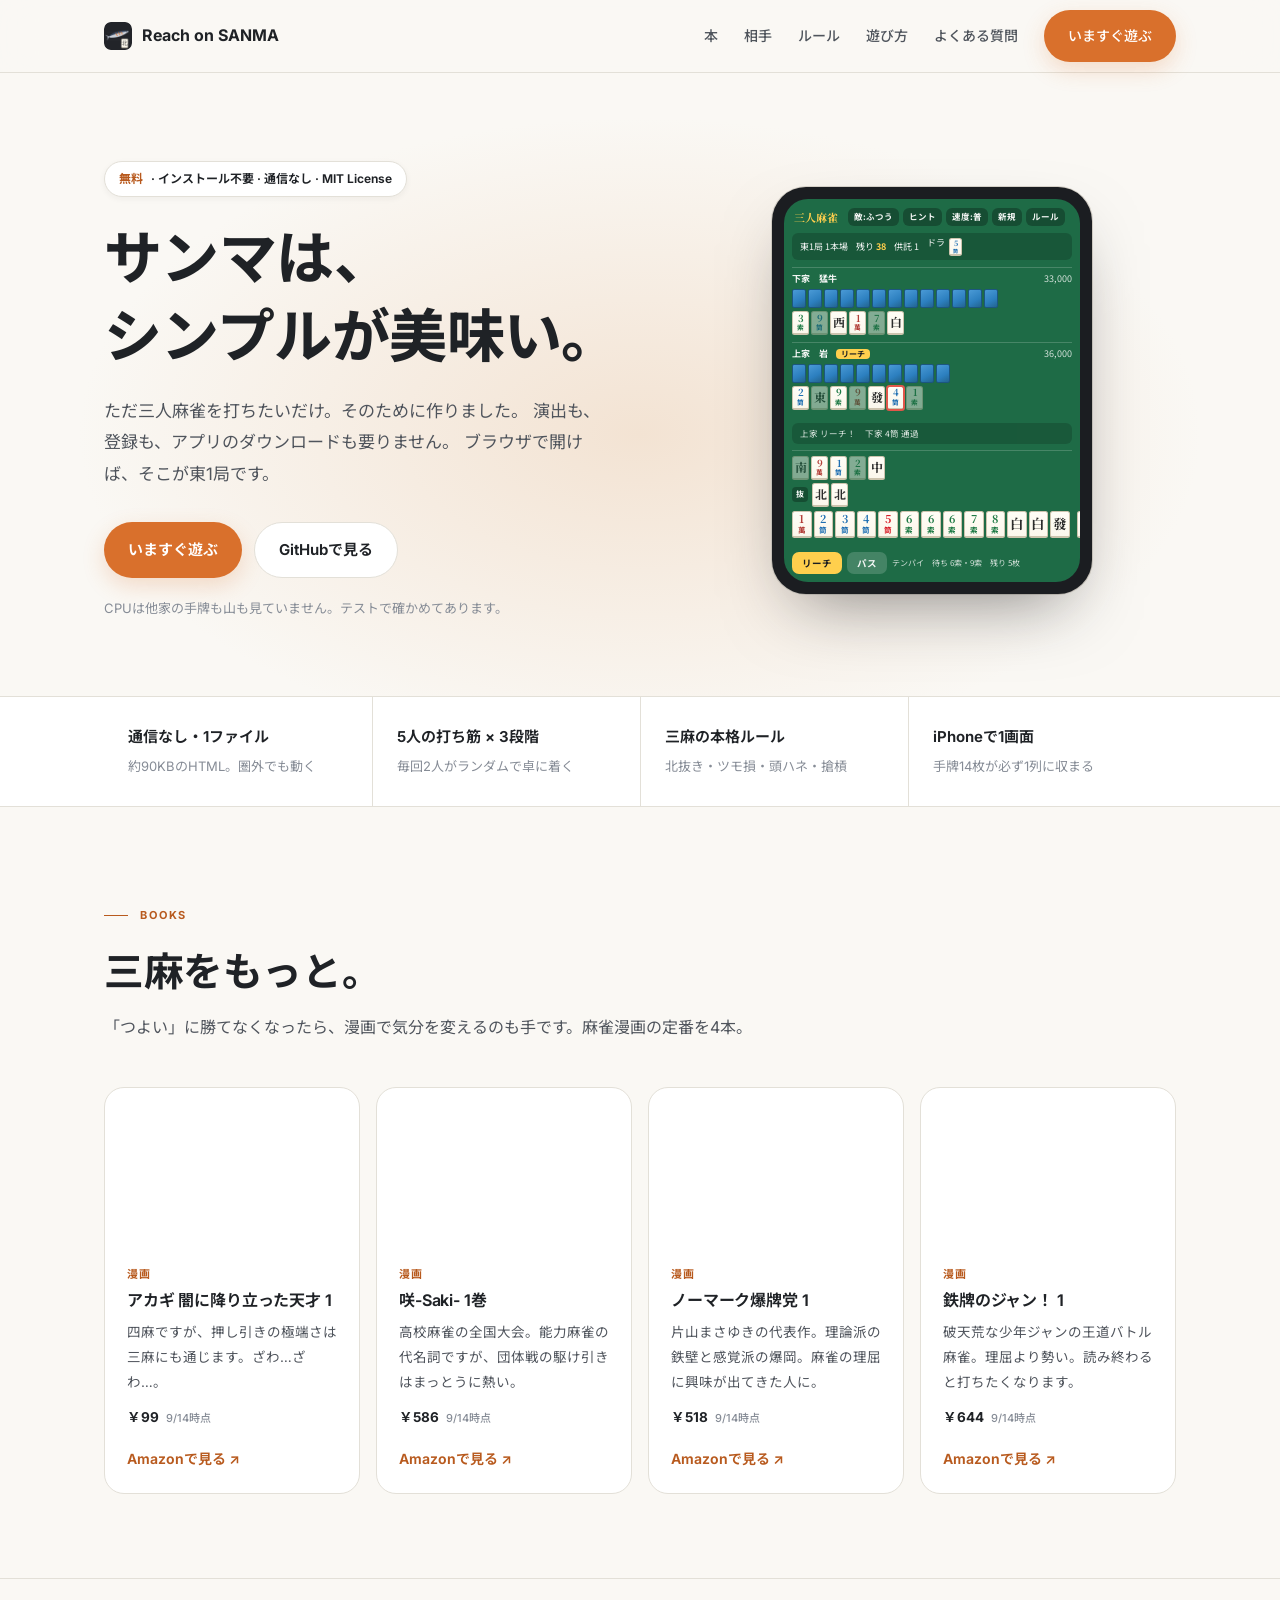
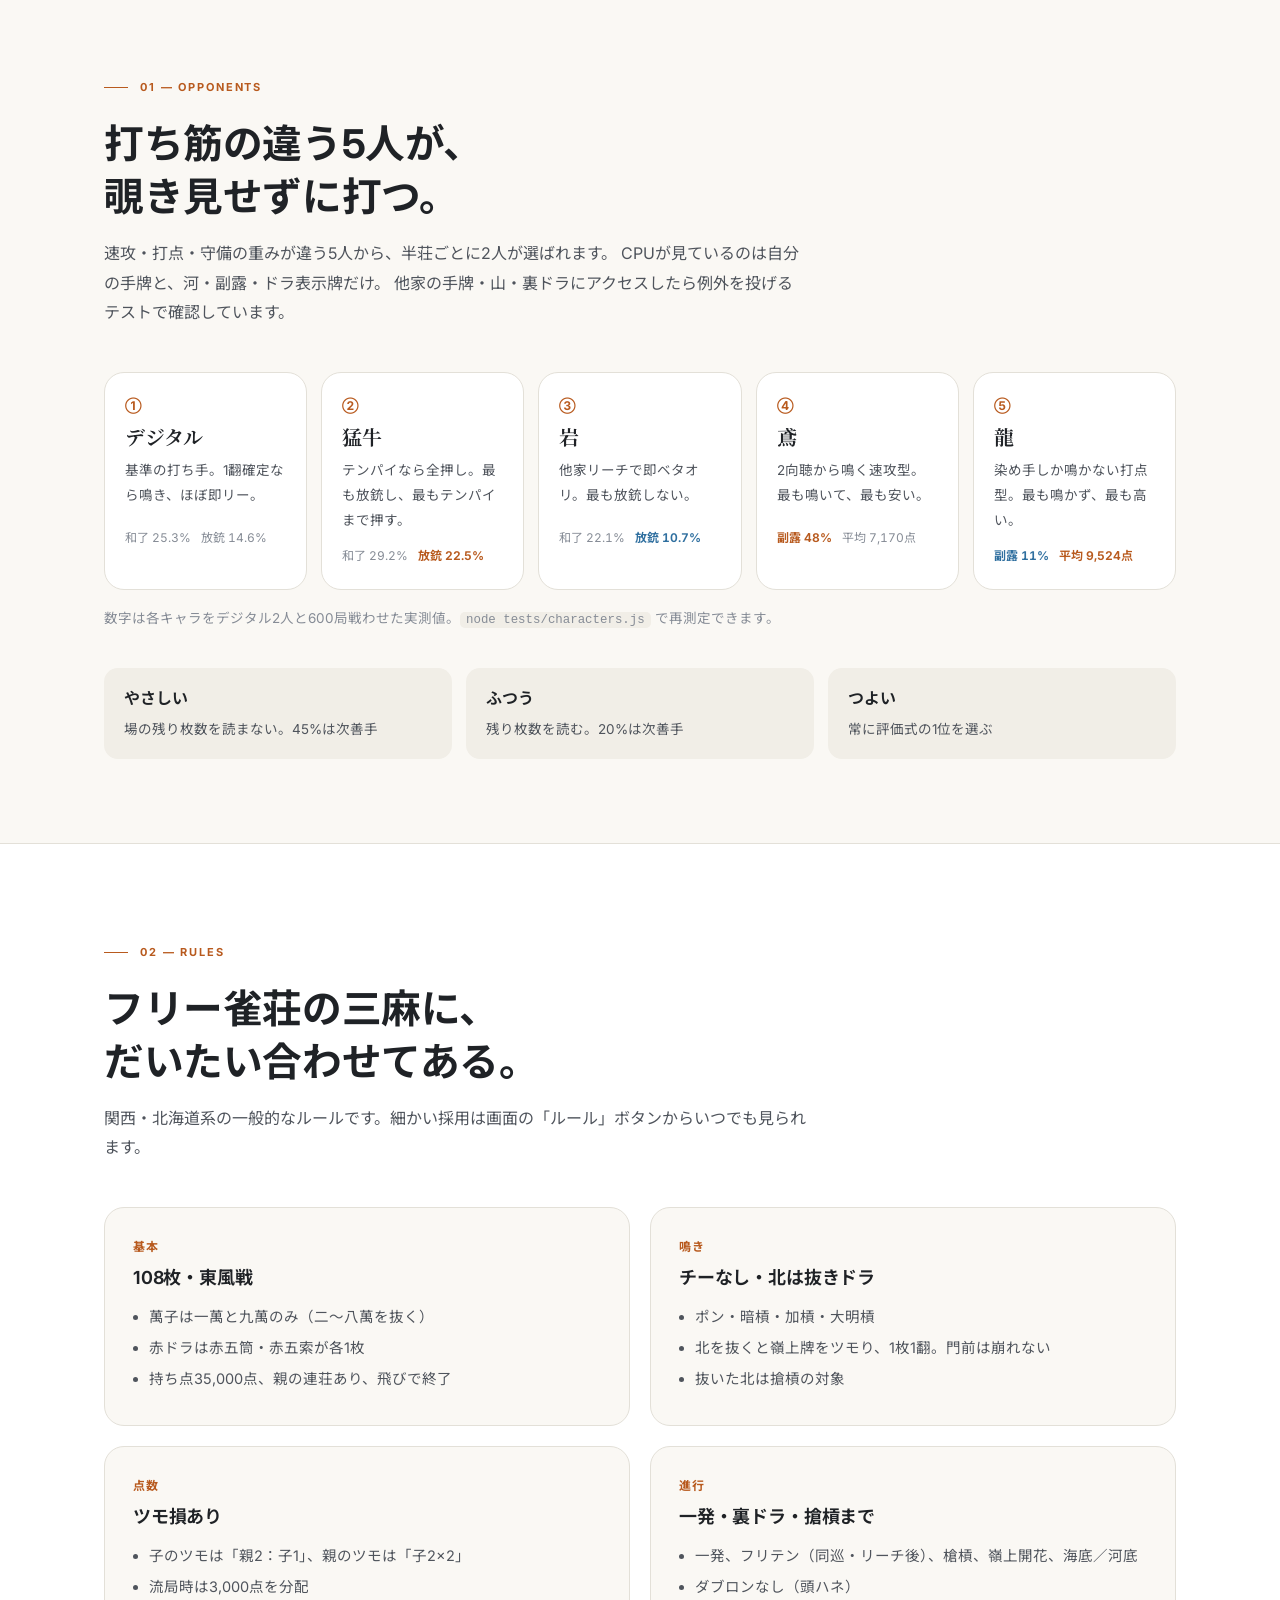
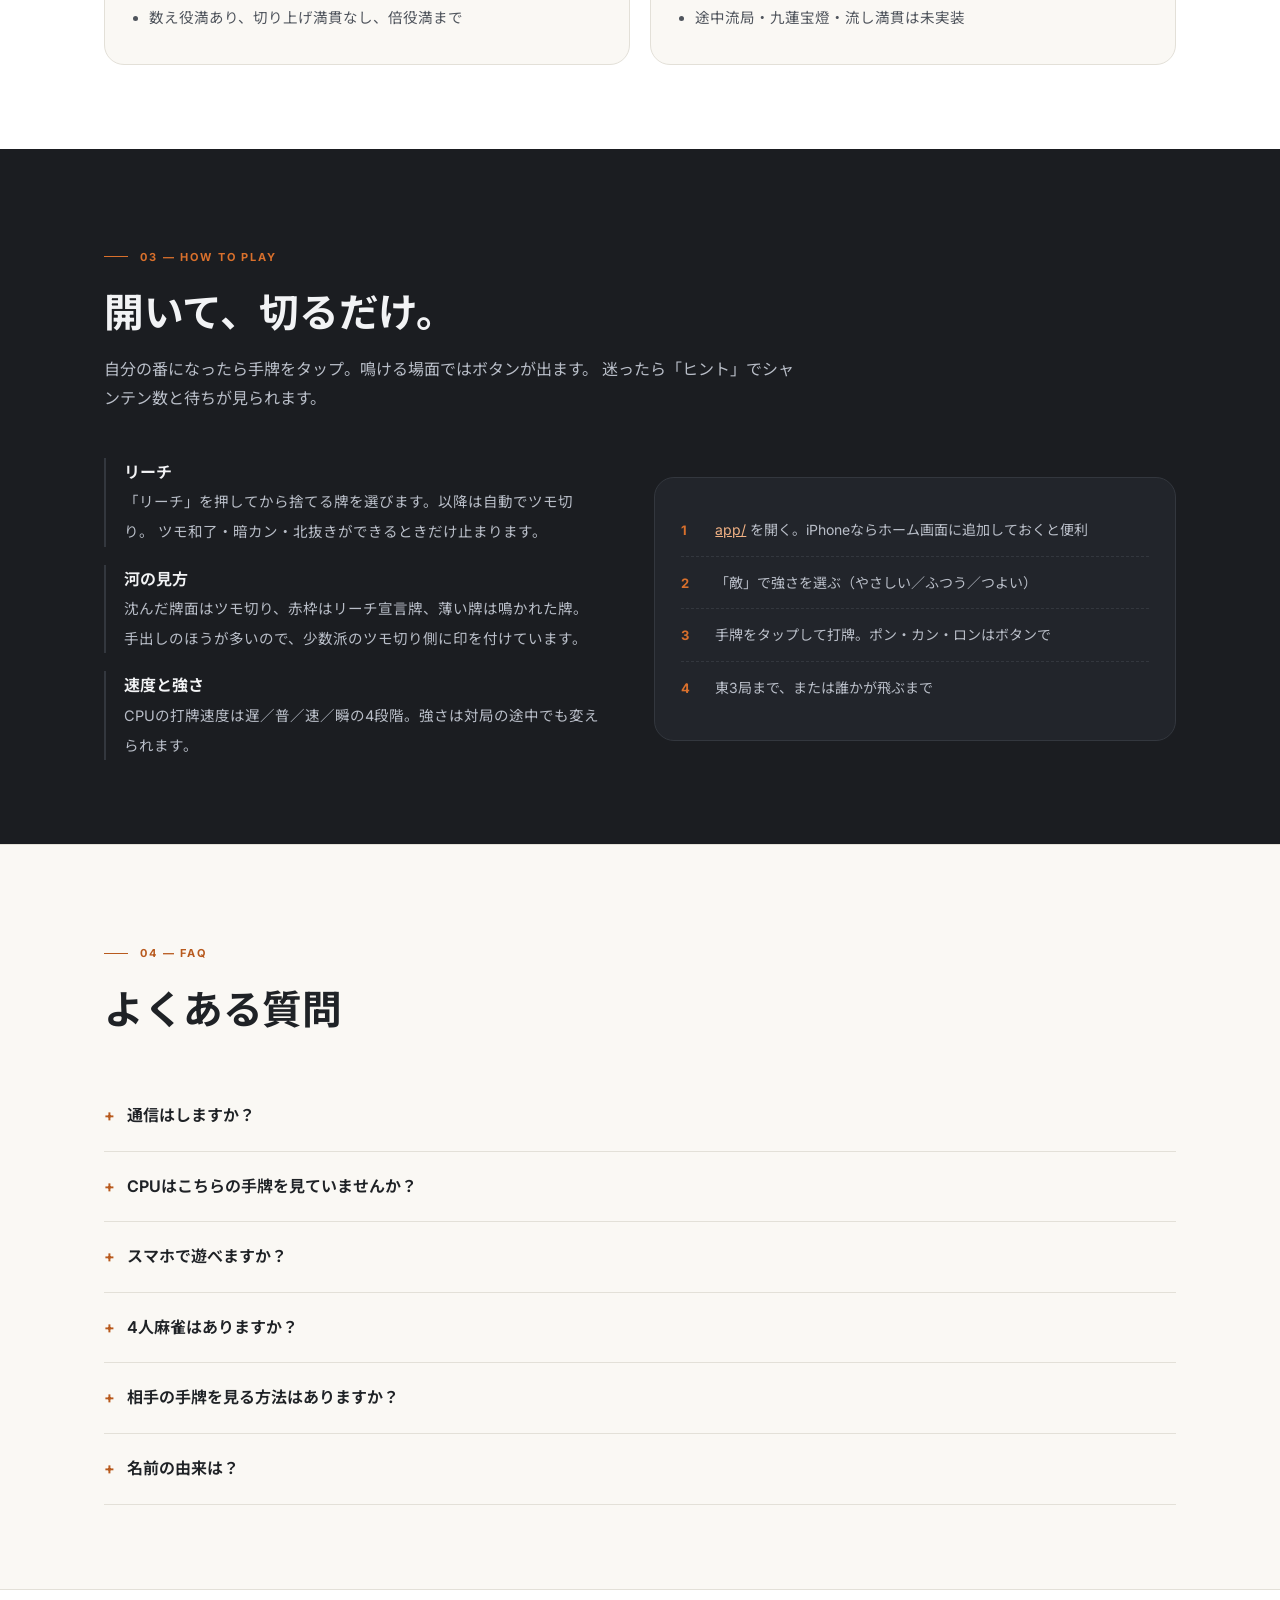
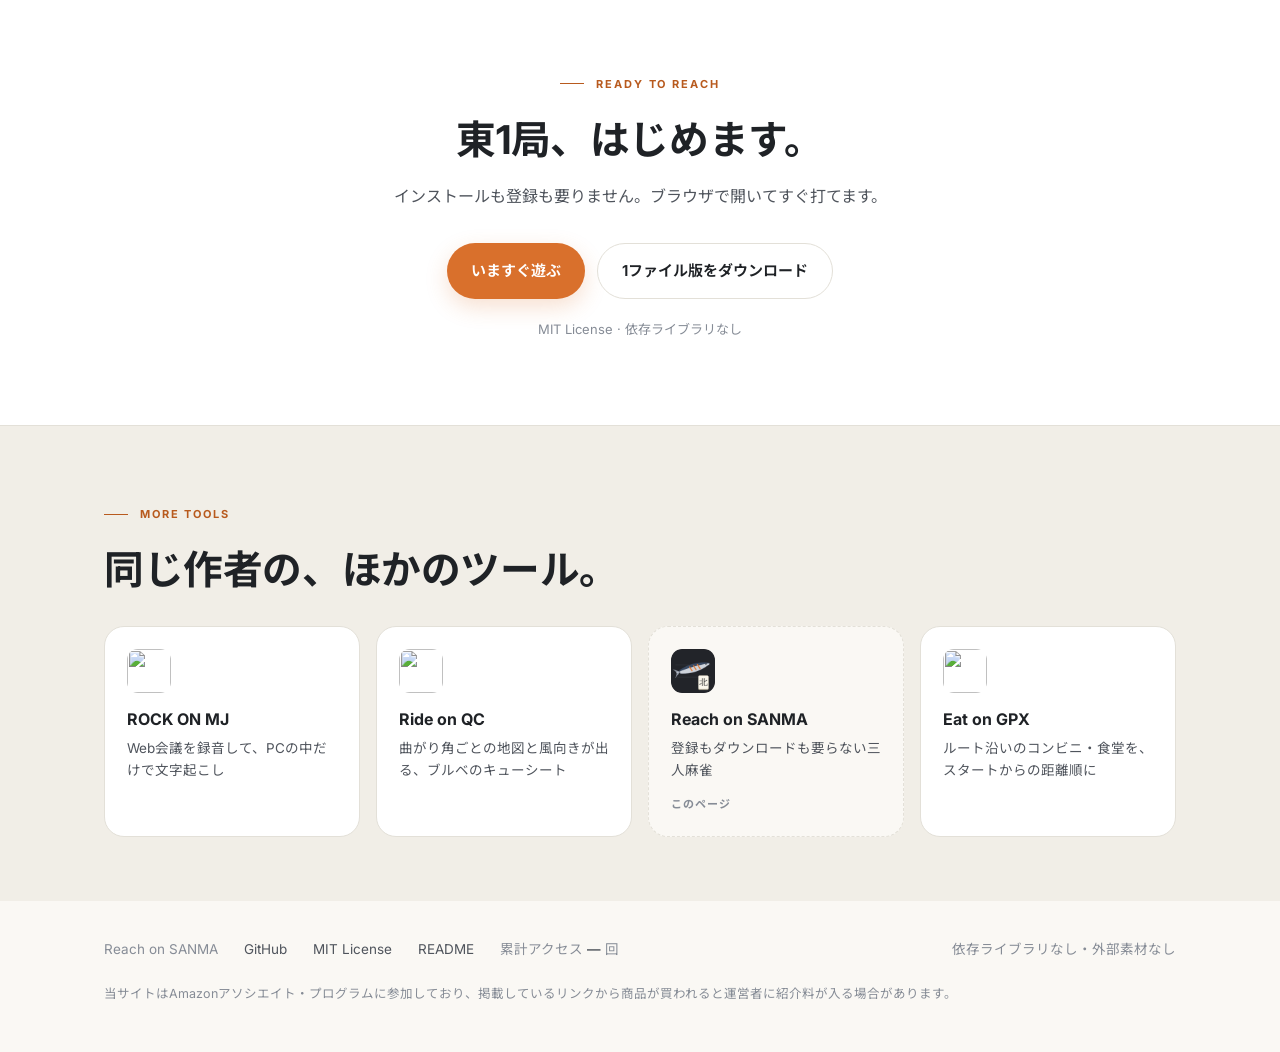
==== index.html @ ee616104 "紹介ページに4ツールの相互リンク欄を追加（Eat on GPX 公開に合わせて） ヘッダー右の「ツールを開く」ボタンの文字色が .nav a に負けて本文色になっていたのも直した。  Co-Autho" ====
<!doctype html>
<html lang="ja">
<head>
<meta charset="utf-8">
<meta name="viewport" content="width=device-width,initial-scale=1">
<title>Reach on SANMA｜ブラウザだけで遊べる三人麻雀</title>
<meta name="description" content="インストール不要・通信なし・1ファイルで動く三人麻雀（サンマ）。打ち筋の違う5人のCPUと3段階の強さ。北抜き・ツモ損ありの本格ルール。iPhoneの1画面に収まる盤面。">
<meta property="og:title" content="Reach on SANMA">
<meta property="og:description" content="サンマは、シンプルが美味い。演出も登録もダウンロードも要らない三人麻雀。通信なし・1ファイル・CPUは覗き見しない。">
<meta property="og:type" content="website">
<meta property="og:url" content="https://pikaring.github.io/reach-on-sanma/">
<meta property="og:image" content="https://pikaring.github.io/reach-on-sanma/assets/og.png">
<meta property="og:image:width" content="1200">
<meta property="og:image:height" content="630">
<meta name="twitter:card" content="summary_large_image">
<meta name="twitter:title" content="Reach on SANMA">
<meta name="twitter:description" content="サンマは、シンプルが美味い。演出も登録もダウンロードも要らない三人麻雀。通信なし・1ファイル・CPUは覗き見しない。">
<meta name="twitter:image" content="https://pikaring.github.io/reach-on-sanma/assets/og.png">
<link rel="icon" href="assets/favicon.ico">
<link rel="preconnect" href="https://fonts.googleapis.com">
<link rel="preconnect" href="https://fonts.gstatic.com" crossorigin>
<link href="https://fonts.googleapis.com/css2?family=Inter:wght@400;500;600;650;700;750&family=Noto+Sans+JP:wght@400;500;600;700&family=Noto+Serif+JP:wght@700&display=swap" rel="stylesheet">
<link rel="stylesheet" href="assets/site.css">
</head>
<body>

<header class="header">
  <div class="wrap header-inner">
    <a class="brand" href="#top"><img src="assets/icon.png" alt=""> Reach on SANMA</a>
    <nav class="nav">
      <a href="#goods">本</a>
      <a href="#cpu">相手</a>
      <a href="#rules">ルール</a>
      <a href="#how">遊び方</a>
      <a href="#faq">よくある質問</a>
      <a class="btn btn-main" href="app/">いますぐ遊ぶ</a>
    </nav>
  </div>
</header>

<main id="top">

  <section class="hero">
    <div class="wrap hero-grid">
      <div>
        <span class="pill"><b>無料</b> · インストール不要 · 通信なし · MIT License</span>
        <h1>サンマは、<br>シンプルが美味い。</h1>
        <p class="lead">ただ三人麻雀を打ちたいだけ。そのために作りました。
          演出も、登録も、アプリのダウンロードも要りません。
          ブラウザで開けば、そこが東1局です。</p>
        <div class="hero-actions">
          <a class="btn btn-main" href="app/">いますぐ遊ぶ</a>
          <a class="btn btn-sub" href="https://github.com/pikaring/reach-on-sanma">GitHubで見る</a>
        </div>
        <p class="hero-note">CPUは他家の手牌も山も見ていません。テストで確かめてあります。</p>
      </div>

      <!-- 実物の盤面（app/css/style.css）の配色・段構成に合わせたモック -->
      <div class="phone" aria-hidden="true">
        <div class="board">
          <div class="tb"><span class="tt">三人麻雀</span><span>敵:ふつう</span><span>ヒント</span><span>速度:普</span><span>新規</span><span>ルール</span></div>
          <div class="ib"><span>東1局 1本場</span><span>残り <b>38</b></span><span>供託 1</span><span>ドラ <i class="t p">5<small>筒</small></i></span></div>

          <div class="seat">
            <div class="sh"><b>下家　猛牛</b><span>33,000</span></div>
            <div class="row backs"><i></i><i></i><i></i><i></i><i></i><i></i><i></i><i></i><i></i><i></i><i></i><i></i><i></i></div>
            <div class="row"><i class="t s">3<small>索</small></i><i class="t p dim">9<small>筒</small></i><i class="t z">西</i><i class="t m">1<small>萬</small></i><i class="t s dim">7<small>索</small></i><i class="t z">白</i></div>
          </div>

          <div class="seat">
            <div class="sh"><b>上家　岩</b><span class="rc">リーチ</span><span>36,000</span></div>
            <div class="row backs"><i></i><i></i><i></i><i></i><i></i><i></i><i></i><i></i><i></i><i></i></div>
            <div class="row"><i class="t p">2<small>筒</small></i><i class="t z dim">東</i><i class="t s">9<small>索</small></i><i class="t m dim">9<small>萬</small></i><i class="t z">發</i><i class="t p riichi">4<small>筒</small></i><i class="t s dim">1<small>索</small></i></div>
          </div>

          <div class="log">上家 リーチ！　下家 4筒 通過</div>

          <div class="seat me">
            <div class="row"><i class="t z dim">南</i><i class="t m">9<small>萬</small></i><i class="t p">1<small>筒</small></i><i class="t s dim">2<small>索</small></i><i class="t z">中</i></div>
            <div class="row"><span class="kita">抜</span><i class="t z">北</i><i class="t z">北</i></div>
            <div class="row hand"><i class="t m">1<small>萬</small></i><i class="t p">2<small>筒</small></i><i class="t p">3<small>筒</small></i><i class="t p">4<small>筒</small></i><i class="t p red">5<small>筒</small></i><i class="t s">6<small>索</small></i><i class="t s">6<small>索</small></i><i class="t s">6<small>索</small></i><i class="t s">7<small>索</small></i><i class="t s">8<small>索</small></i><i class="t z">白</i><i class="t z">白</i><i class="t z">發</i><i class="t p draw">6<small>筒</small></i></div>
          </div>
          <div class="acts"><span class="ab">リーチ</span><span class="ab sub">パス</span><span class="hint">テンパイ　待ち 6索・9索　残り 5枚</span></div>
        </div>
      </div>
    </div>
  </section>

  <div class="specs">
    <div class="wrap specs-grid">
      <div class="spec"><b>通信なし・1ファイル</b><span>約90KBのHTML。圏外でも動く</span></div>
      <div class="spec"><b>5人の打ち筋 × 3段階</b><span>毎回2人がランダムで卓に着く</span></div>
      <div class="spec"><b>三麻の本格ルール</b><span>北抜き・ツモ損・頭ハネ・搶槓</span></div>
      <div class="spec"><b>iPhoneで1画面</b><span>手牌14枚が必ず1列に収まる</span></div>
    </div>
  </div>

  <section class="goods" id="goods">
    <div class="wrap">
      <div class="sec-head">
        <p class="eyebrow">BOOKS</p>
        <h2>三麻をもっと。</h2>
        <p>「つよい」に勝てなくなったら、漫画で気分を変えるのも手です。麻雀漫画の定番を4本。</p>
      </div>
      <div class="goods-grid">
        <div class="good" data-asin="B00DVYTZ12">
          <p class="gcat">漫画</p>
          <h3>アカギ 闇に降り立った天才 1</h3>
          <p>四麻ですが、押し引きの極端さは三麻にも通じます。ざわ…ざわ…。</p>
          <a class="glink" href="https://www.amazon.co.jp/dp/B00DVYTZ12?tag=redcomet-22" target="_blank" rel="sponsored noopener">Amazonで見る ↗</a>
        </div>
        <div class="good" data-asin="B009UP2ZUO">
          <p class="gcat">漫画</p>
          <h3>咲-Saki- 1巻</h3>
          <p>高校麻雀の全国大会。能力麻雀の代名詞ですが、団体戦の駆け引きはまっとうに熱い。</p>
          <a class="glink" href="https://www.amazon.co.jp/dp/B009UP2ZUO?tag=redcomet-22" target="_blank" rel="sponsored noopener">Amazonで見る ↗</a>
        </div>
        <div class="good" data-asin="B00FGY51SQ">
          <p class="gcat">漫画</p>
          <h3>ノーマーク爆牌党 1</h3>
          <p>片山まさゆきの代表作。理論派の鉄壁と感覚派の爆岡。麻雀の理屈に興味が出てきた人に。</p>
          <a class="glink" href="https://www.amazon.co.jp/dp/B00FGY51SQ?tag=redcomet-22" target="_blank" rel="sponsored noopener">Amazonで見る ↗</a>
        </div>
        <div class="good" data-asin="B01BOT753A">
          <p class="gcat">漫画</p>
          <h3>鉄牌のジャン！ 1</h3>
          <p>破天荒な少年ジャンの王道バトル麻雀。理屈より勢い。読み終わると打ちたくなります。</p>
          <a class="glink" href="https://www.amazon.co.jp/dp/B01BOT753A?tag=redcomet-22" target="_blank" rel="sponsored noopener">Amazonで見る ↗</a>
        </div>
      </div>
    </div>
  </section>

  <section id="cpu">
    <div class="wrap">
      <div class="sec-head">
        <p class="eyebrow">01 — OPPONENTS</p>
        <h2>打ち筋の違う5人が、<br>覗き見せずに打つ。</h2>
        <p>速攻・打点・守備の重みが違う5人から、半荘ごとに2人が選ばれます。
          CPUが見ているのは自分の手牌と、河・副露・ドラ表示牌だけ。
          他家の手牌・山・裏ドラにアクセスしたら例外を投げるテストで確認しています。</p>
      </div>

      <div class="chars">
        <div class="char"><div class="cn">①</div><h3>デジタル</h3><p>基準の打ち手。1翻確定なら鳴き、ほぼ即リー。</p><div class="stat"><span>和了 25.3%</span><span>放銃 14.6%</span></div></div>
        <div class="char"><div class="cn">②</div><h3>猛牛</h3><p>テンパイなら全押し。最も放銃し、最もテンパイまで押す。</p><div class="stat"><span>和了 29.2%</span><span class="hot">放銃 22.5%</span></div></div>
        <div class="char"><div class="cn">③</div><h3>岩</h3><p>他家リーチで即ベタオリ。最も放銃しない。</p><div class="stat"><span>和了 22.1%</span><span class="cool">放銃 10.7%</span></div></div>
        <div class="char"><div class="cn">④</div><h3>鳶</h3><p>2向聴から鳴く速攻型。最も鳴いて、最も安い。</p><div class="stat"><span class="hot">副露 48%</span><span>平均 7,170点</span></div></div>
        <div class="char"><div class="cn">⑤</div><h3>龍</h3><p>染め手しか鳴かない打点型。最も鳴かず、最も高い。</p><div class="stat"><span class="cool">副露 11%</span><span class="hot">平均 9,524点</span></div></div>
      </div>
      <p class="note">数字は各キャラをデジタル2人と600局戦わせた実測値。<code>node tests/characters.js</code> で再測定できます。</p>

      <div class="levels">
        <div class="lv"><b>やさしい</b><span>場の残り枚数を読まない。45%は次善手</span></div>
        <div class="lv"><b>ふつう</b><span>残り枚数を読む。20%は次善手</span></div>
        <div class="lv"><b>つよい</b><span>常に評価式の1位を選ぶ</span></div>
      </div>
    </div>
  </section>

  <section class="alt" id="rules">
    <div class="wrap">
      <div class="sec-head">
        <p class="eyebrow">02 — RULES</p>
        <h2>フリー雀荘の三麻に、<br>だいたい合わせてある。</h2>
        <p>関西・北海道系の一般的なルールです。細かい採用は画面の「ルール」ボタンからいつでも見られます。</p>
      </div>

      <div class="cards">
        <div class="card">
          <p class="num">基本</p>
          <h3>108枚・東風戦</h3>
          <ul>
            <li>萬子は一萬と九萬のみ（二〜八萬を抜く）</li>
            <li>赤ドラは赤五筒・赤五索が各1枚</li>
            <li>持ち点35,000点、親の連荘あり、飛びで終了</li>
          </ul>
        </div>
        <div class="card">
          <p class="num">鳴き</p>
          <h3>チーなし・北は抜きドラ</h3>
          <ul>
            <li>ポン・暗槓・加槓・大明槓</li>
            <li>北を抜くと嶺上牌をツモり、1枚1翻。門前は崩れない</li>
            <li>抜いた北は搶槓の対象</li>
          </ul>
        </div>
        <div class="card">
          <p class="num">点数</p>
          <h3>ツモ損あり</h3>
          <ul>
            <li>子のツモは「親2：子1」、親のツモは「子2×2」</li>
            <li>流局時は3,000点を分配</li>
            <li>数え役満あり、切り上げ満貫なし、倍役満まで</li>
          </ul>
        </div>
        <div class="card">
          <p class="num">進行</p>
          <h3>一発・裏ドラ・搶槓まで</h3>
          <ul>
            <li>一発、フリテン（同巡・リーチ後）、槍槓、嶺上開花、海底／河底</li>
            <li>ダブロンなし（頭ハネ）</li>
            <li>途中流局・九蓮宝燈・流し満貫は未実装</li>
          </ul>
        </div>
      </div>
    </div>
  </section>

  <section class="night" id="how">
    <div class="wrap">
      <div class="sec-head">
        <p class="eyebrow">03 — HOW TO PLAY</p>
        <h2>開いて、切るだけ。</h2>
        <p>自分の番になったら手牌をタップ。鳴ける場面ではボタンが出ます。
          迷ったら「ヒント」でシャンテン数と待ちが見られます。</p>
      </div>

      <div class="night-grid">
        <div class="night-list">
          <div class="night-item">
            <b>リーチ</b>
            <span>「リーチ」を押してから捨てる牌を選びます。以降は自動でツモ切り。
              ツモ和了・暗カン・北抜きができるときだけ止まります。</span>
          </div>
          <div class="night-item">
            <b>河の見方</b>
            <span>沈んだ牌面はツモ切り、赤枠はリーチ宣言牌、薄い牌は鳴かれた牌。
              手出しのほうが多いので、少数派のツモ切り側に印を付けています。</span>
          </div>
          <div class="night-item">
            <b>速度と強さ</b>
            <span>CPUの打牌速度は遅／普／速／瞬の4段階。強さは対局の途中でも変えられます。</span>
          </div>
        </div>

        <div class="steps-box">
          <div class="flow-step"><em>1</em><span><a href="app/">app/</a> を開く。iPhoneならホーム画面に追加しておくと便利</span></div>
          <div class="flow-step"><em>2</em><span>「敵」で強さを選ぶ（やさしい／ふつう／つよい）</span></div>
          <div class="flow-step"><em>3</em><span>手牌をタップして打牌。ポン・カン・ロンはボタンで</span></div>
          <div class="flow-step"><em>4</em><span>東3局まで、または誰かが飛ぶまで</span></div>
        </div>
      </div>
    </div>
  </section>

  <section class="faq" id="faq">
    <div class="wrap">
      <div class="sec-head">
        <p class="eyebrow">04 — FAQ</p>
        <h2>よくある質問</h2>
      </div>

      <details>
        <summary>通信はしますか？</summary>
        <p>しません。読み込むのはHTML・CSS・JSだけで、対局中に外部と通信する処理はありません。
          <code>standalone.html</code> 1ファイルをダウンロードしておけば、圏外でも遊べます。</p>
      </details>
      <details>
        <summary>CPUはこちらの手牌を見ていませんか？</summary>
        <p>見ていません。CPUが参照するのは自分の手牌と、誰にでも見える河・副露・ドラ表示牌だけです。
          <code>node tests/audit.js</code> は、CPUの思考中に他家の手牌・山・王牌・裏ドラへアクセスすると
          例外を投げる状態で対局を回し、それが起きないことを確認します。</p>
      </details>
      <details>
        <summary>スマホで遊べますか？</summary>
        <p>iPhoneを基準に作っています（420×912から360×640まで、スクロールなしで1画面に収まることを確認済み）。
          パソコンのブラウザでも遊べます。</p>
      </details>
      <details>
        <summary>4人麻雀はありますか？</summary>
        <p>ありません。三人麻雀専用です。萬子の二〜八がなく、チーがなく、北が抜きドラという
          三麻の特徴にあわせてシャンテン計算とCPUの思考を作っています。</p>
      </details>
      <details>
        <summary>相手の手牌を見る方法はありますか？</summary>
        <p>あります。タイトルの「三人麻雀」を3秒以内に5回タップすると、相手の手牌とシャンテン数・待ちが表示されます。
          変わるのは画面だけで、CPUの打ち方には影響しません。研究や動作確認にどうぞ。</p>
      </details>
      <details>
        <summary>名前の由来は？</summary>
        <p>リーチ（reach）と、三麻＝秋刀魚。アイコンは炭火の上の秋刀魚に、三麻の主役である北の牌を添えました。</p>
      </details>
    </div>
  </section>

  <section class="cta">
    <div class="wrap">
      <p class="eyebrow" style="justify-content:center">READY TO REACH</p>
      <h2>東1局、はじめます。</h2>
      <p style="margin-top:14px">インストールも登録も要りません。ブラウザで開いてすぐ打てます。</p>
      <div class="hero-actions">
        <a class="btn btn-main" href="app/">いますぐ遊ぶ</a>
        <a class="btn btn-sub" href="app/standalone.html" download="reach-on-sanma.html">1ファイル版をダウンロード</a>
      </div>
      <p class="hero-note">MIT License · 依存ライブラリなし</p>
    </div>
  </section>

  <section class="family" id="family">
    <div class="wrap">
      <div class="sec-head">
        <p class="eyebrow">MORE TOOLS</p>
        <h2>同じ作者の、ほかのツール。</h2>
      </div>
      <div class="family-grid">
        <a class="fam" href="https://pikaring.github.io/rock-on-mj/"><img src="https://pikaring.github.io/rock-on-mj/assets/icon.png" alt=""><b>ROCK ON MJ</b><span>Web会議を録音して、PCの中だけで文字起こし</span></a>
        <a class="fam" href="https://pikaring.github.io/ride-on-qc/"><img src="https://pikaring.github.io/ride-on-qc/assets/icon.png" alt=""><b>Ride on QC</b><span>曲がり角ごとの地図と風向きが出る、ブルベのキューシート</span></a>
        <a class="fam current" href="https://pikaring.github.io/reach-on-sanma/"><img src="https://pikaring.github.io/reach-on-sanma/assets/icon.png" alt=""><b>Reach on SANMA</b><span>登録もダウンロードも要らない三人麻雀</span><em>このページ</em></a>
        <a class="fam" href="https://pikaring.github.io/eat-on-gpx/"><img src="https://pikaring.github.io/eat-on-gpx/assets/icon.png" alt=""><b>Eat on GPX</b><span>ルート沿いのコンビニ・食堂を、スタートからの距離順に</span></a>
      </div>
    </div>
  </section>

</main>

<footer class="footer">
  <div class="wrap footer-inner">
    <span>Reach on SANMA</span>
    <a href="https://github.com/pikaring/reach-on-sanma">GitHub</a>
    <a href="https://github.com/pikaring/reach-on-sanma/blob/main/LICENSE">MIT License</a>
    <a href="https://github.com/pikaring/reach-on-sanma/blob/main/README.md">README</a>
    <span class="counter">累計アクセス <b id="counter-value">―</b> 回</span>
    <span class="sep">依存ライブラリなし・外部素材なし</span>
    <span class="disclosure">当サイトはAmazonアソシエイト・プログラムに参加しており、掲載しているリンクから商品が買われると運営者に紹介料が入る場合があります。</span>
  </div>
</footer>


<script>
// アクセスカウンター（庁内Webと同じGAS。page名でサイトごとに別カウント）
(function () {
  var el = document.getElementById('counter-value');
  if (!el) return;
  var page = location.pathname.replace(/index\.html$/, '');
  fetch('https://script.google.com/macros/s/AKfycbxkQLZXNAFXkT7zhIO0TmMDGU3A0TQ234Lf-yhw5J7lvFAjCi3KLNLRd_LKd_xlOxPd/exec?page=' + encodeURIComponent(page))
    .then(function (r) { return r.json(); })
    .then(function (d) { el.textContent = Number(d.count).toLocaleString('ja-JP'); })
    .catch(function () { el.textContent = '―'; });
})();
</script>
<script>
// Amazon Creators API で取った商品情報（tools/fetch_goods.py が assets/goods.json に書く）。
// 取れていれば画像と価格を足し、無ければテキストカードのまま。
(function () {
  var cards = document.querySelectorAll('.good[data-asin]');
  if (!cards.length) return;
  fetch('assets/goods.json', { cache: 'no-cache' }).then(function (r) { return r.json(); }).then(function (d) {
    var at = new Date(d.fetchedAt);
    var stamp = isNaN(at) ? '' : (at.getMonth() + 1) + '/' + at.getDate() + '時点';
    cards.forEach(function (c) {
      var it = d.items && d.items[c.dataset.asin];
      if (!it) return;
      if (it.image) {
        var img = document.createElement('img');
        img.className = 'gimg'; img.src = it.image; img.alt = ''; img.loading = 'lazy';
        c.insertBefore(img, c.firstChild);
      }
      if (it.price) {
        var p = document.createElement('p');
        p.className = 'gprice';
        p.innerHTML = it.price + (stamp ? ' <small>' + stamp + '</small>' : '');
        var link = c.querySelector('.glink');
        c.insertBefore(p, link);
      }
      if (it.url) { var a = c.querySelector('.glink'); if (a) a.href = it.url; }
    });
  }).catch(function () { /* 取れなければ何もしない */ });
})();
</script>
</body>
</html>
---- assets/site.css ----
/* Reach on SANMA 紹介ページ
   炭火の秋刀魚：炭の黒、皮の銀、焦げ目の橙。
   純白と純黒を使わないことで、落ち着いた見え方にする。
   ヒーローの盤面だけは実物と同じ緑のラシャ。 */

:root {
  --ember: #d9702c;
  --ember-dark: #b85a1e;
  --ink: #1f2226;
  --body: #4f545c;
  --muted: #868c96;
  --silver: #aab0bb;
  --paper: #faf8f4;
  --cream: #f1eee7;
  --line: #e3e0d8;
  --night: #1b1d21;
  --night-line: #33373e;
  --white: #fff;
  --felt: #1e6b46;
  --felt-dark: #17553a;
  --radius: 20px;
  --wrap: 1120px;
}

* { box-sizing: border-box; }
html { scroll-behavior: smooth; scroll-padding-top: 92px; }

body {
  margin: 0;
  background: var(--paper);
  color: var(--body);
  font-family: Inter, "Noto Sans JP", "Yu Gothic", Meiryo, sans-serif;
  font-size: 16px;
  line-height: 1.85;
  -webkit-font-smoothing: antialiased;
}

img { max-width: 100%; display: block; }
a { color: var(--ember-dark); }
code { font-family: "Cascadia Code", Consolas, monospace; font-size: .92em; background: var(--cream); padding: 1px 6px; border-radius: 5px; }

.wrap { max-width: var(--wrap); margin: 0 auto; padding: 0 24px; }

h1, h2, h3 { color: var(--ink); line-height: 1.35; letter-spacing: -.01em; margin: 0; }
h2 { font-size: clamp(28px, 3.1vw, 40px); font-weight: 700; }
h3 { font-size: 18px; font-weight: 650; }
p { margin: 0; }

.eyebrow {
  display: flex; align-items: center; gap: 12px;
  color: var(--ember-dark);
  font-size: 11px; font-weight: 700; letter-spacing: .17em;
  margin: 0 0 20px;
}
.eyebrow:before { content: ""; width: 24px; height: 1px; background: currentColor; }

/* ---- ヘッダー ---- */
.header {
  position: sticky; top: 0; z-index: 50;
  background: #faf8f4d9; backdrop-filter: blur(16px);
  border-bottom: 1px solid var(--line);
}
.header-inner { height: 72px; display: flex; align-items: center; gap: 28px; }
.brand { display: flex; align-items: center; gap: 10px; font-weight: 700; color: var(--ink); text-decoration: none; }
.brand img { width: 28px; height: 28px; border-radius: 7px; }
.nav { margin-left: auto; display: flex; align-items: center; gap: 26px; }
.nav a { color: var(--body); text-decoration: none; font-size: 14px; font-weight: 500; }
.nav a:hover { color: var(--ember-dark); }
.nav .btn-main, .nav .btn-main:hover { color: var(--white); }  /* .nav a より優先させる */

/* ---- ボタン ---- */
.btn {
  display: inline-flex; align-items: center; gap: 8px;
  padding: 13px 24px; border-radius: 999px;
  font-weight: 650; font-size: 15px; text-decoration: none;
  transition: background .2s, transform .2s, box-shadow .2s;
}
.btn-main { background: var(--ember); color: var(--white); box-shadow: 0 8px 22px #d9702c38; }
.btn-main:hover { background: var(--ember-dark); transform: translateY(-1px); box-shadow: 0 12px 28px #d9702c45; }
.btn-sub { background: var(--white); color: var(--ink); border: 1px solid var(--line); }
.btn-sub:hover { border-color: #cfcabf; transform: translateY(-1px); }

/* ---- ヒーロー ---- */
.hero { position: relative; padding: 88px 0 76px; overflow: hidden; }
.hero:before {
  content: ""; position: absolute; inset: 0; z-index: -1;
  background: radial-gradient(ellipse at 50% 58%, #f3e3d3 0, transparent 62%), var(--paper);
}
.hero-grid { display: grid; grid-template-columns: 1.04fr .96fr; gap: 56px; align-items: center; }
.pill {
  display: inline-flex; align-items: center; gap: 8px;
  background: var(--white); border: 1px solid var(--line); border-radius: 999px;
  padding: 6px 14px; font-size: 12px; font-weight: 650; color: var(--ink);
  box-shadow: 0 2px 6px #1f22260d;
}
.pill b { color: var(--ember-dark); }
h1 { font-size: clamp(36px, 4.6vw, 58px); font-weight: 750; margin: 22px 0 20px; }
.lead { font-size: 17px; max-width: 30em; }
.hero-actions { display: flex; flex-wrap: wrap; gap: 12px; margin: 32px 0 18px; }
.hero-note { font-size: 13px; color: var(--muted); }

/* ---- 盤面のモック（スマホの画面） ----
   app/css/style.css の配色をそのまま使う。牌は文字（数字＋筒索萬／字牌）。 */
.phone {
  width: 320px; margin: 0 auto;
  background: var(--night); border-radius: 34px; padding: 12px;
  box-shadow: 0 30px 70px -26px #1f222688, 0 0 0 1px #d9d4cb;
}
.board {
  background: var(--felt); border-radius: 24px; overflow: hidden; color: #f3f6f4;
  font-family: "Hiragino Sans", "Noto Sans JP", "Yu Gothic", Meiryo, sans-serif;
  padding: 8px 8px 8px; font-size: 9px; line-height: 1.3;
}
.tb { display: flex; gap: 4px; align-items: center; margin-bottom: 6px; }
.tb span { background: #00000047; border-radius: 6px; padding: 3px 6px; font-weight: 700; font-size: 8.5px; white-space: nowrap; }
.tb .tt { background: none; font-family: "Noto Serif JP", "Yu Mincho", serif; font-size: 11px; padding-left: 2px; color: #ffcf4d; }
.ib { display: flex; gap: 8px; align-items: center; background: #00000030; border-radius: 6px; padding: 4px 8px; margin-bottom: 7px; font-size: 9px; }
.ib b { color: #ffcf4d; }
.ib .t { --w: 13px; --h: 18px; margin-left: 2px; }
.seat { border-top: 1px solid #ffffff2e; padding: 5px 0 4px; }
.sh { display: flex; gap: 8px; align-items: center; font-size: 9px; margin-bottom: 4px; }
.sh b { font-weight: 700; }
.sh .rc { background: #ffcf4d; color: #1b1d21; border-radius: 4px; padding: 0 5px; font-weight: 700; font-size: 8px; }
.sh span:last-child { margin-left: auto; opacity: .85; }
.row { display: flex; gap: 2px; align-items: flex-end; margin-bottom: 3px; }
.row.backs i { width: 14px; height: 19px; border-radius: 2px; background: linear-gradient(150deg, #4a9ad6, #2c7fbf 60%, #23648f); border: 1px solid #1c5680; }
.t {
  --w: 17px; --h: 24px;
  display: inline-flex; flex-direction: column; align-items: center; justify-content: center;
  width: var(--w); height: var(--h); border-radius: 2.5px;
  background: linear-gradient(#fffdf6, #fbf7ec); border: 1px solid #cdc4ae; border-bottom-width: 2px;
  color: #2b2b2b; font-weight: 700; font-style: normal; line-height: 1; flex: none;
  font-family: "Noto Serif JP", "Yu Mincho", serif; font-size: calc(var(--h) * .40);
}
.t small { font-family: "Noto Sans JP", sans-serif; font-size: calc(var(--h) * .28); margin-top: 1px; }
.t.m { color: #b3403a; }
.t.p { color: #1f6fb2; }
.t.s { color: #1f7a45; }
.t.z { font-size: calc(var(--h) * .50); }
.t.red { color: #d81e28; }
.t.dim { opacity: .45; }
.t.riichi { outline: 2px solid #e2564a; outline-offset: -1px; }
.t.draw { margin-left: 5px; }
.log { background: #00000030; border-radius: 6px; padding: 5px 8px; margin: 6px 0; font-size: 8.5px; opacity: .9; }
.seat.me .row.hand { margin-top: 4px; }
.seat.me .row.hand .t { --w: 19.5px; --h: 27px; }
.kita { background: #00000047; border-radius: 4px; padding: 2px 4px; font-size: 8px; font-weight: 700; margin-right: 2px; align-self: center; }
.acts { display: flex; gap: 5px; align-items: center; margin-top: 7px; }
.ab { background: #ffcf4d; color: #1b1d21; border-radius: 7px; padding: 5px 10px; font-weight: 700; font-size: 9.5px; }
.ab.sub { background: #ffffff2b; color: #f3f6f4; }
.acts .hint { font-size: 8px; opacity: .85; white-space: nowrap; }

/* ---- 仕様の帯 ---- */
.specs { border-top: 1px solid var(--line); border-bottom: 1px solid var(--line); background: var(--white); }
.specs-grid { display: grid; grid-template-columns: repeat(4, 1fr); }
.spec { padding: 26px 24px; border-left: 1px solid var(--line); }
.spec:first-child { border-left: 0; }
.spec b { display: block; color: var(--ink); font-size: 15px; font-weight: 650; }
.spec span { font-size: 13px; color: var(--muted); }

section { padding: 84px 0; }
.sec-head { max-width: 44em; margin-bottom: 44px; }
.sec-head p { margin-top: 14px; }

/* ---- 対戦相手 ---- */
.chars { display: grid; grid-template-columns: repeat(5, 1fr); gap: 14px; }
.char { background: var(--white); border: 1px solid var(--line); border-radius: var(--radius); padding: 22px 20px; transition: box-shadow .2s, transform .2s; }
.char:hover { box-shadow: 0 18px 44px -20px #1f22262e; transform: translateY(-2px); }
.char .cn { font-size: 12px; font-weight: 700; color: var(--ember-dark); letter-spacing: .1em; }
.char h3 { margin: 6px 0 8px; font-family: "Noto Serif JP", "Yu Mincho", serif; font-size: 20px; }
.char p { font-size: 13.5px; min-height: 4.2em; }
.stat { display: flex; flex-wrap: wrap; gap: 4px 10px; margin-top: 12px; font-size: 12px; color: var(--muted); font-variant-numeric: tabular-nums; }
.stat .hot { color: var(--ember-dark); font-weight: 650; }
.stat .cool { color: #2f6f9f; font-weight: 650; }
.note { font-size: 13.5px; color: var(--muted); margin-top: 16px; }
.levels { display: grid; grid-template-columns: repeat(3, 1fr); gap: 14px; margin-top: 36px; }
.lv { background: var(--cream); border-radius: 14px; padding: 16px 20px; }
.lv b { display: block; color: var(--ink); font-weight: 650; }
.lv span { font-size: 13.5px; color: var(--body); }

/* ---- カード ---- */
.alt { background: var(--white); border-top: 1px solid var(--line); }
.cards { display: grid; grid-template-columns: repeat(2, 1fr); gap: 20px; }
.card {
  background: var(--paper); border: 1px solid var(--line); border-radius: var(--radius);
  padding: 28px; transition: box-shadow .2s, transform .2s;
}
.card:hover { box-shadow: 0 18px 44px -20px #1f22262e; transform: translateY(-2px); }
.card .num { font-size: 12px; font-weight: 700; color: var(--ember-dark); letter-spacing: .1em; }
.card h3 { margin: 8px 0 10px; }
.card ul { margin: 14px 0 0; padding-left: 1.1em; font-size: 14.5px; }
.card li { margin-bottom: 4px; }

/* ---- 暗いセクション ---- */
.night { background: var(--night); color: #b9bec8; }
.night h2, .night h3 { color: #f2f3f5; }
.night .eyebrow { color: var(--ember); }
.night a { color: #f0b184; }
.night-grid { display: grid; grid-template-columns: 1fr 1.05fr; gap: 52px; align-items: center; }
.night-list { display: grid; gap: 18px; }
.night-item { border-left: 2px solid var(--night-line); padding-left: 18px; }
.night-item b { display: block; color: #f2f3f5; font-weight: 650; }
.night-item span { font-size: 14.5px; }
.steps-box { background: #22252b; border: 1px solid var(--night-line); border-radius: var(--radius); padding: 26px; }
.flow-step { display: flex; gap: 14px; padding: 13px 0; border-bottom: 1px dashed var(--night-line); align-items: baseline; }
.flow-step:last-child { border-bottom: 0; }
.flow-step em { font-style: normal; color: var(--ember); font-weight: 700; font-size: 13px; min-width: 1.6em; }
.flow-step span { font-size: 14px; }

/* ---- FAQ ---- */
.faq { border-top: 1px solid var(--line); }
details { border-bottom: 1px solid var(--line); padding: 20px 0; }
summary { cursor: pointer; font-weight: 650; color: var(--ink); list-style: none; display: flex; align-items: center; gap: 12px; }
summary::-webkit-details-marker { display: none; }
summary:before { content: "+"; color: var(--ember-dark); font-weight: 700; }
details[open] summary:before { content: "−"; }
details p { margin-top: 12px; font-size: 15px; padding-left: 24px; }

.cta { text-align: center; background: var(--white); border-top: 1px solid var(--line); }
.cta .hero-actions { justify-content: center; }
.footer { padding: 36px 0 48px; font-size: 13.5px; color: var(--muted); }
.footer-inner { display: flex; flex-wrap: wrap; gap: 14px 26px; align-items: center; }
.footer a { color: var(--body); text-decoration: none; }
.footer a:hover { color: var(--ember-dark); }
.footer .sep { margin-left: auto; }
.footer .counter b { font-weight: 600; color: var(--body); font-variant-numeric: tabular-nums; }

@media (max-width: 900px) {
  .hero-grid, .night-grid { grid-template-columns: 1fr; gap: 40px; }
  .cards, .levels { grid-template-columns: 1fr; }
  .chars { grid-template-columns: 1fr 1fr; }
  .specs-grid { grid-template-columns: 1fr 1fr; }
  .spec:nth-child(3) { border-left: 0; }
  .spec { border-top: 1px solid var(--line); }
  .spec:first-child, .spec:nth-child(2) { border-top: 0; }
  .nav a:not(.btn) { display: none; }
  section { padding: 64px 0; }
}
@media (max-width: 560px) {
  .specs-grid, .chars { grid-template-columns: 1fr; }
  .spec { border-left: 0; }
  .hero { padding: 56px 0 48px; }
  .phone { width: 100%; max-width: 320px; }
}

/* ---- Amazon アソシエイト（道具・本） ---- */
.goods { border-bottom: 1px solid var(--line); }
.goods-grid { display: grid; grid-template-columns: repeat(4, 1fr); gap: 16px; }
.good { background: var(--white); border: 1px solid var(--line); border-radius: var(--radius); padding: 22px; display: flex; flex-direction: column; transition: box-shadow .2s, transform .2s; }
.good:hover { box-shadow: 0 18px 44px -20px #0000002e; transform: translateY(-2px); }
.good .gcat { font-size: 11px; font-weight: 700; color: var(--ember-dark); letter-spacing: .1em; }
.good h3 { font-size: 16px; margin: 6px 0 8px; }
.good p:not(.gcat) { font-size: 13.5px; flex: 1; }
.glink { display: inline-flex; align-items: center; gap: 6px; margin-top: 16px; font-size: 14px; font-weight: 650; color: var(--ember-dark); text-decoration: none; }
.glink:hover { color: var(--ember); text-decoration: underline; }
.good .gimg { height: 140px; width: auto; max-width: 100%; object-fit: contain; margin: 0 auto 14px; display: block; background: var(--white); }
.good .gprice { font-size: 15px; font-weight: 700; color: var(--ink); margin-top: 10px; }
.good .gprice small { font-size: 11px; font-weight: 500; color: var(--muted); margin-left: 4px; }
.goods-note { font-size: 13px; color: var(--muted); margin-top: 18px; }
.footer .disclosure { width: 100%; font-size: 12.5px; color: var(--muted); margin-top: 6px; }
@media (max-width: 900px) { .goods-grid { grid-template-columns: 1fr 1fr; } }
@media (max-width: 560px) { .goods-grid { grid-template-columns: 1fr; } }

/* ---- シリーズの相互リンク（4サイト共通の作り） ---- */
.family { background: var(--cream); border-top: 1px solid var(--line); padding: 64px 0; }
.family .sec-head { margin-bottom: 28px; }
.family-grid { display: grid; grid-template-columns: repeat(4, 1fr); gap: 16px; }
.fam { display: flex; flex-direction: column; gap: 4px; background: var(--white); border: 1px solid var(--line); border-radius: var(--radius); padding: 22px; text-decoration: none; color: var(--body); transition: box-shadow .2s, transform .2s; }
.fam:hover { box-shadow: 0 18px 44px -20px #0000002e; transform: translateY(-2px); }
.fam img { width: 44px; height: 44px; border-radius: 11px; margin-bottom: 8px; }
.fam b { color: var(--ink); font-size: 16px; }
.fam span { font-size: 13.5px; line-height: 1.6; }
.fam em { font-style: normal; font-size: 11px; font-weight: 700; color: var(--muted); letter-spacing: .08em; margin-top: 8px; }
.fam.current { background: var(--paper); border-style: dashed; }
@media (max-width: 900px) { .family-grid { grid-template-columns: 1fr 1fr; } }
@media (max-width: 560px) { .family-grid { grid-template-columns: 1fr; } }

@media (prefers-reduced-motion: reduce) {
  html { scroll-behavior: auto; }
  * { transition: none !important; }
  .btn:hover, .card:hover, .char:hover { transform: none; }
}
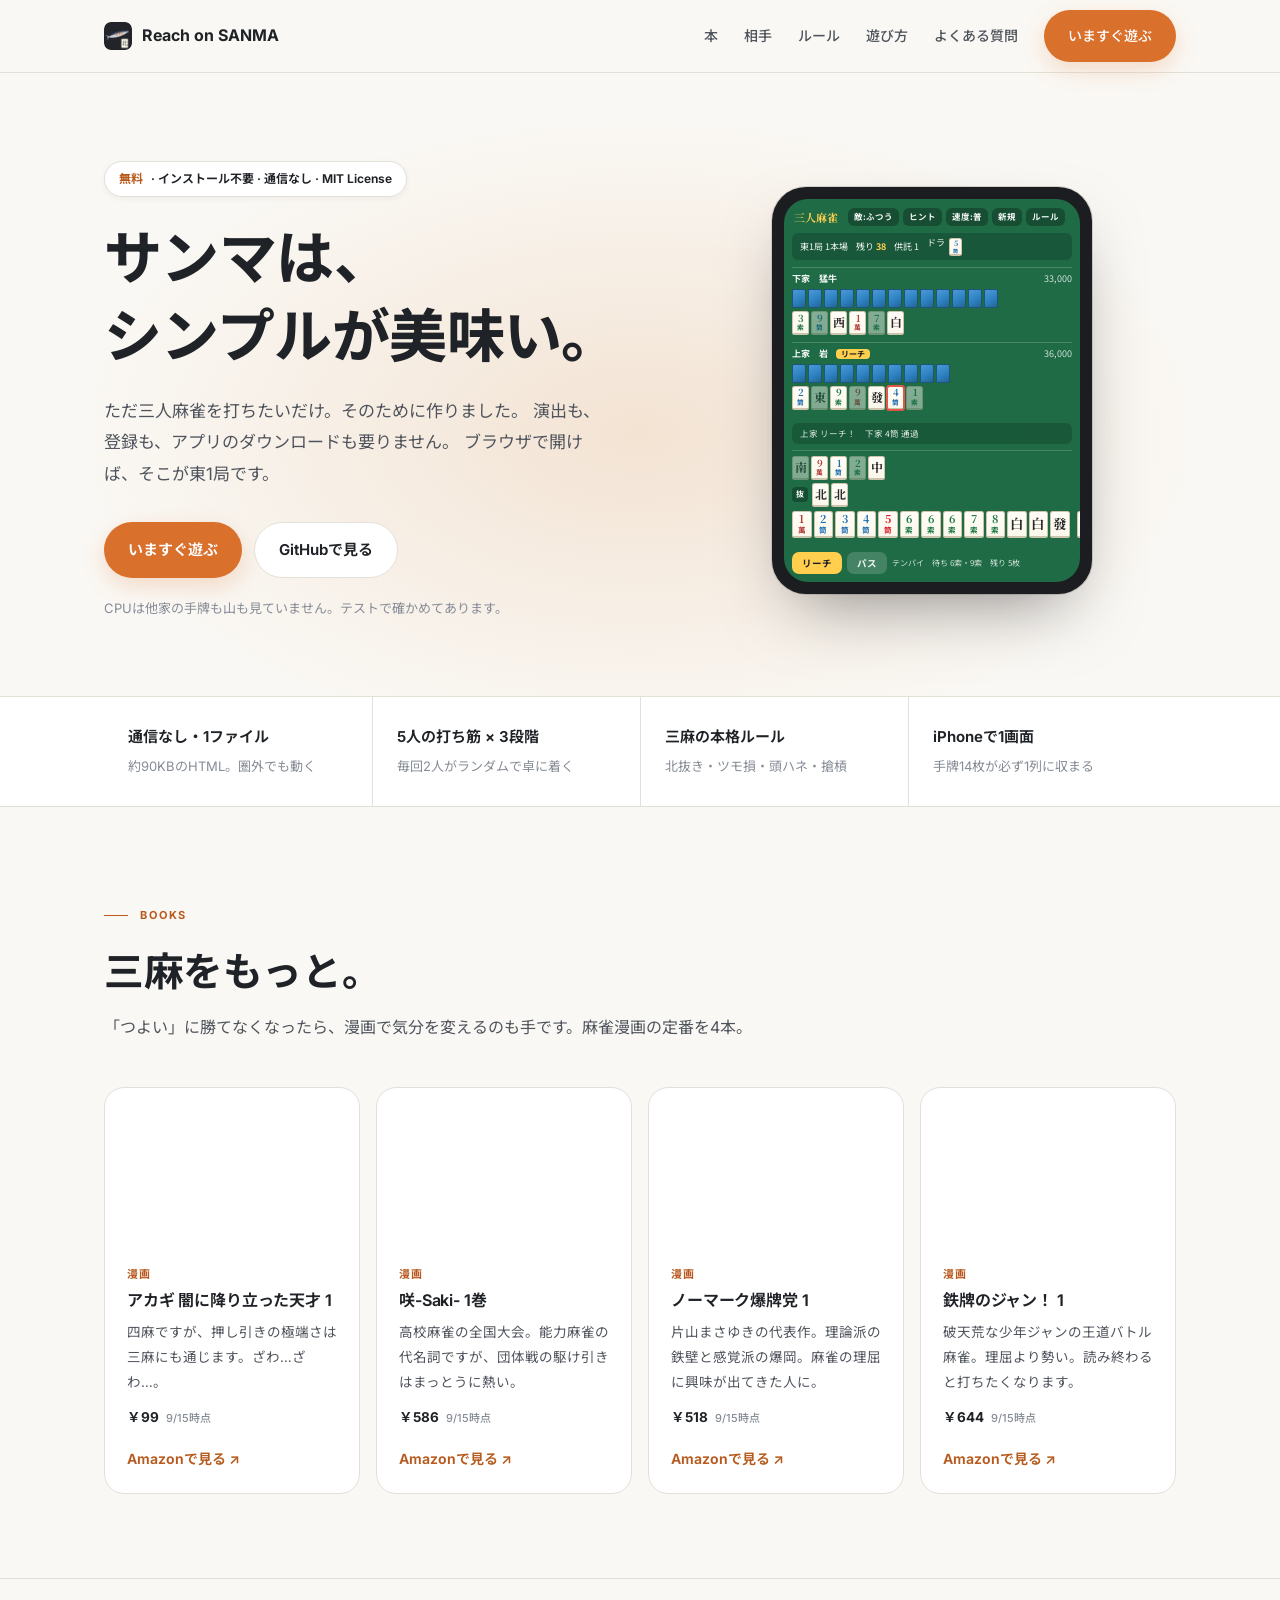
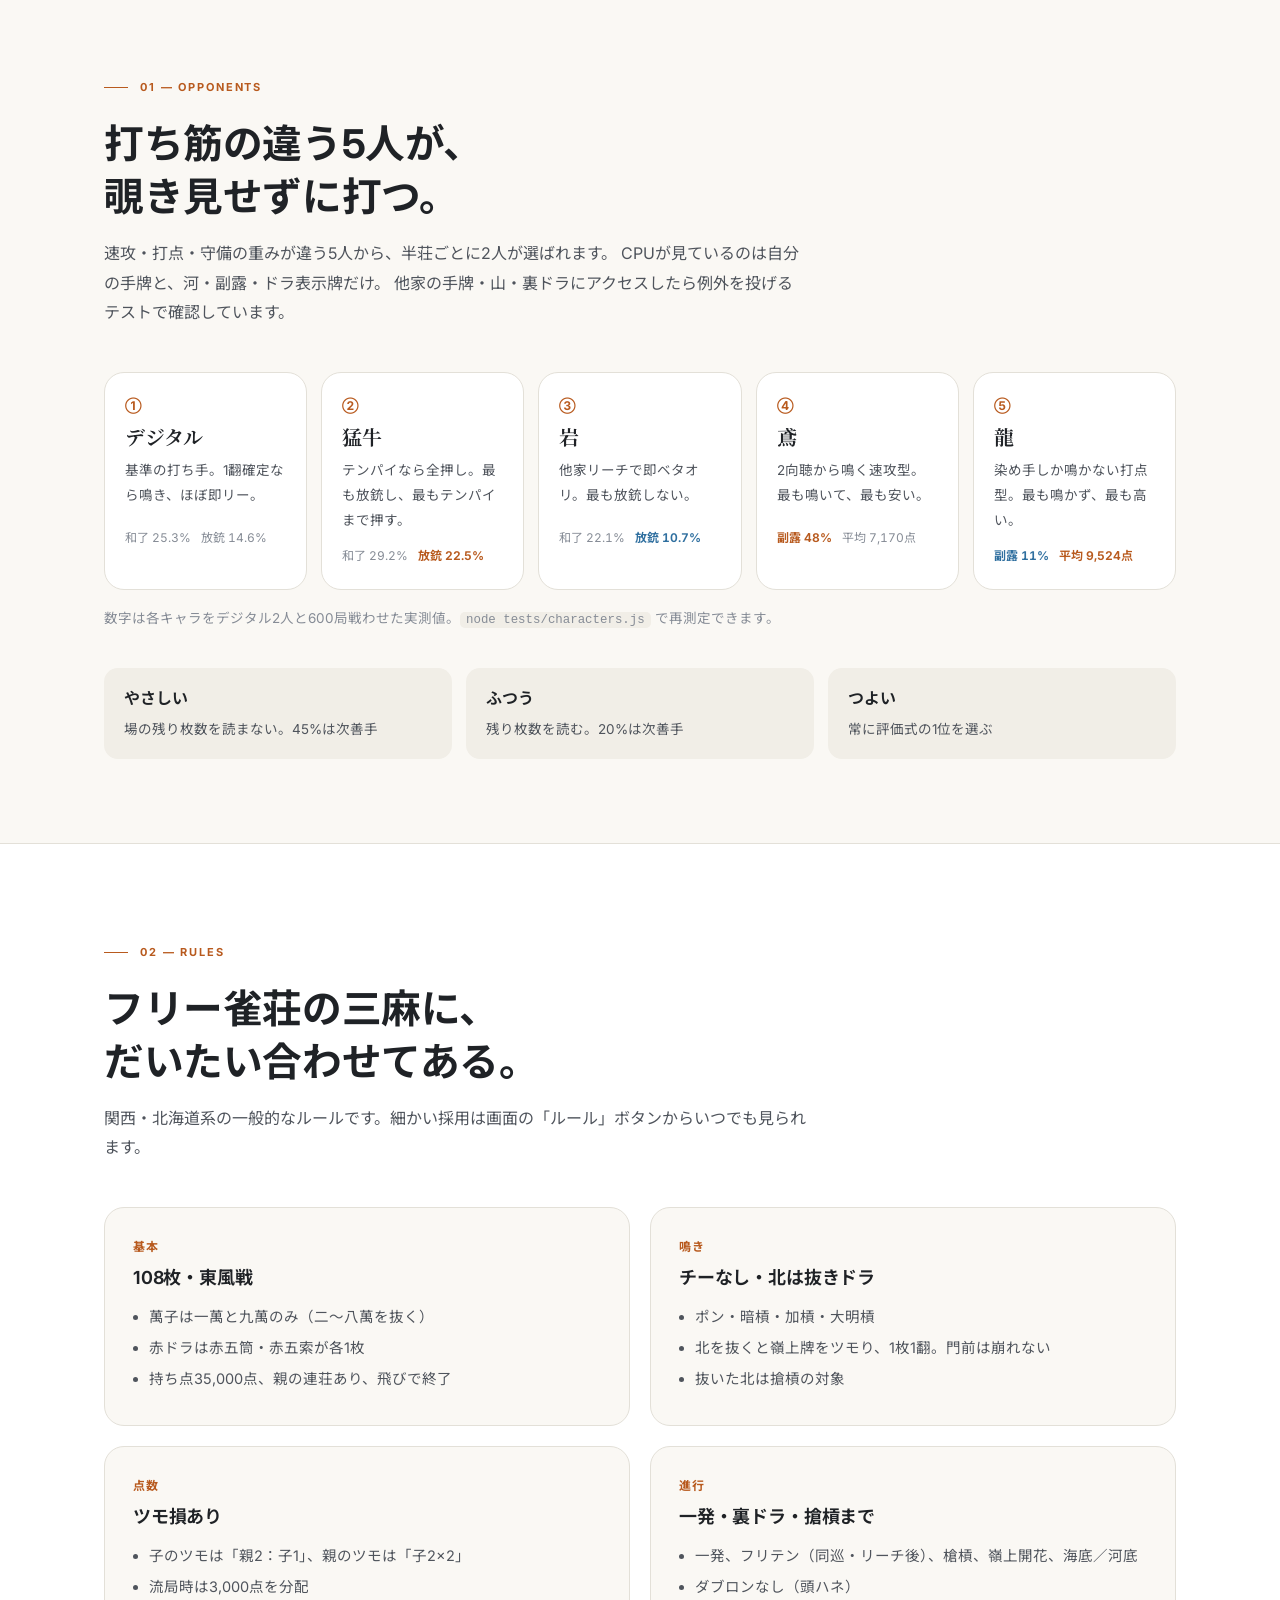
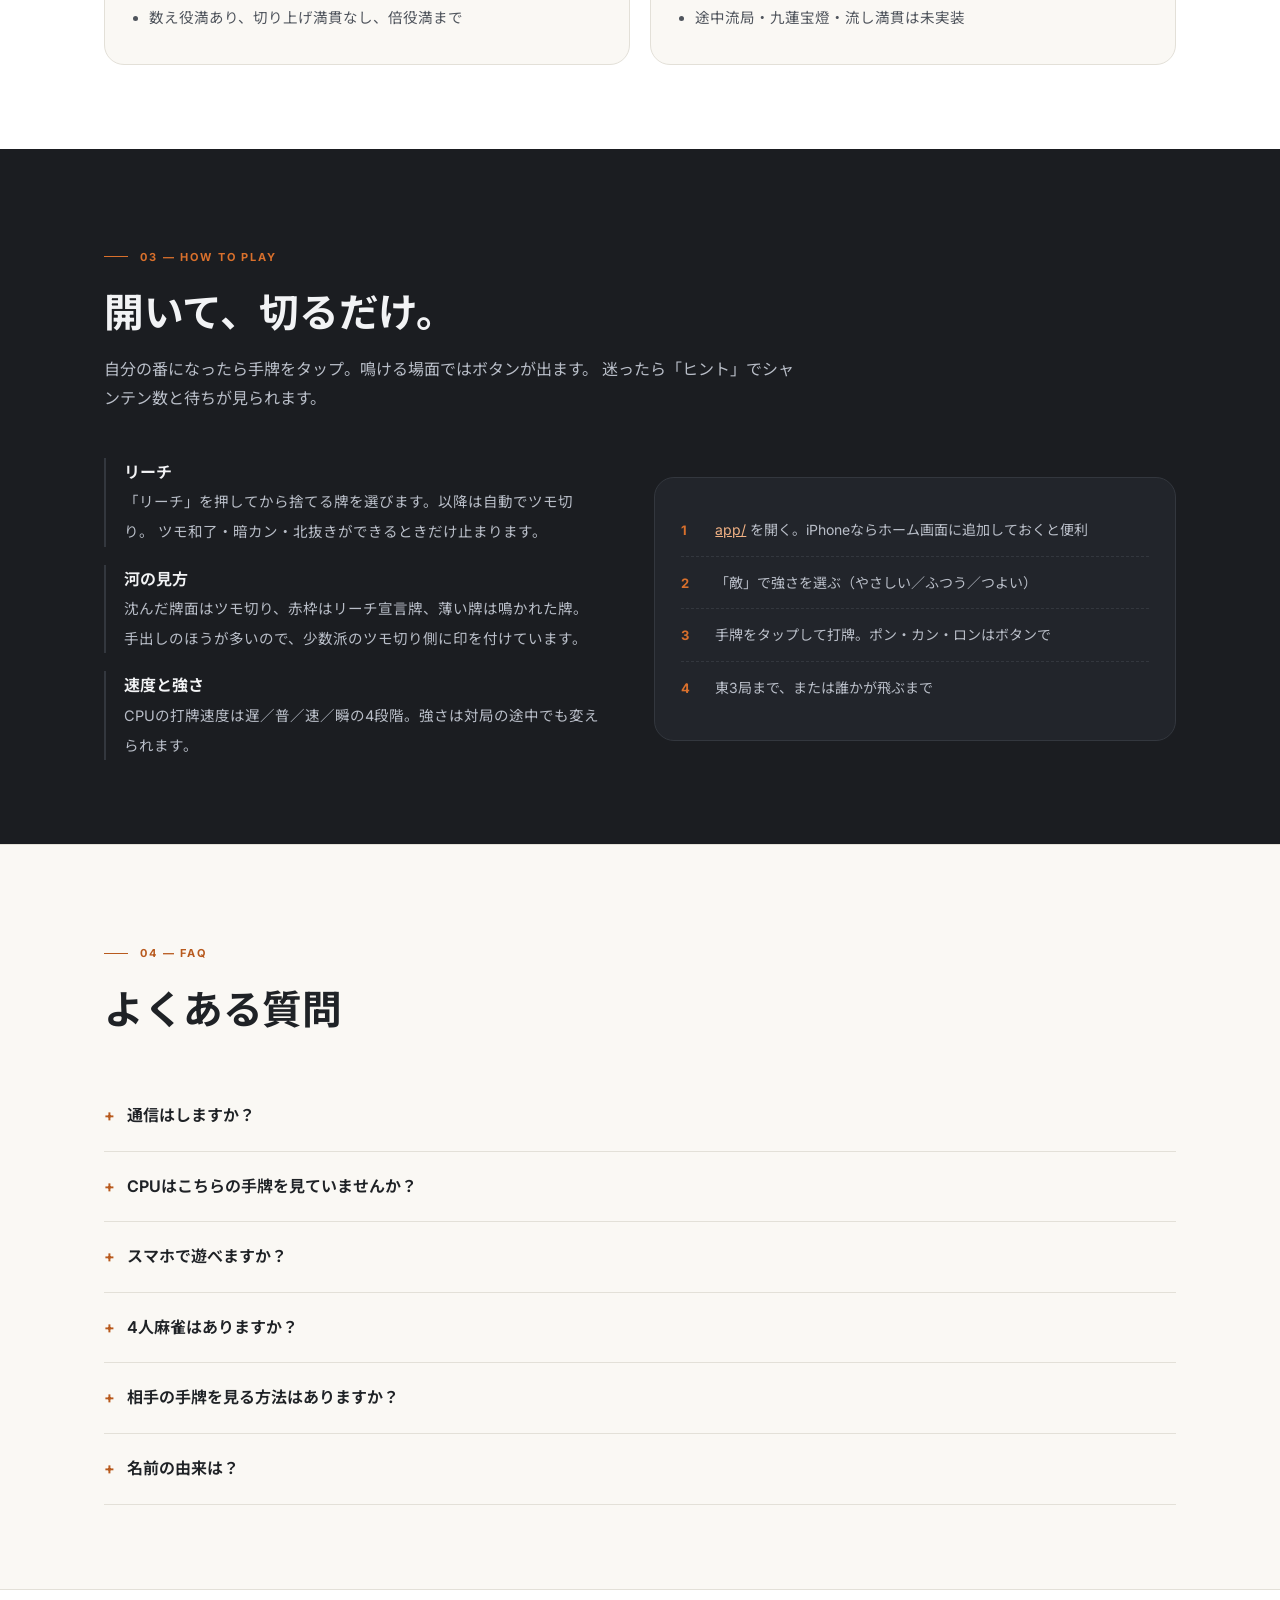
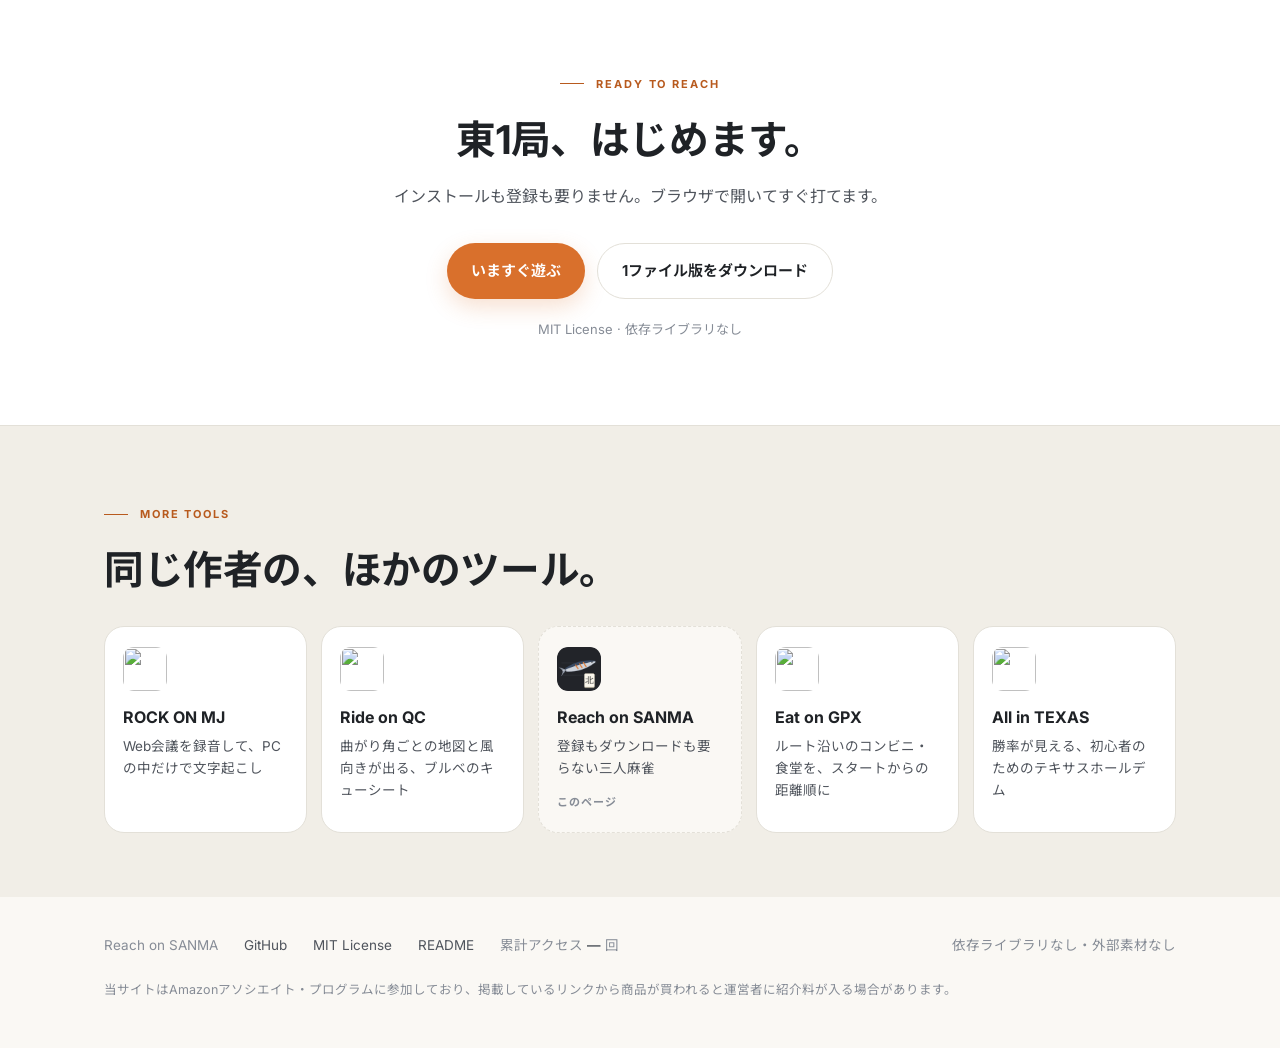
==== commit 9ee2df1b: "ほかのツール欄に All in TEXAS を追加（5列） Co-Authored-By: Claude Opus 5 <noreply@anthropic.com>" ====
--- a/index.html
+++ b/index.html
@@ -308,6 +308,7 @@
         <a class="fam" href="https://pikaring.github.io/ride-on-qc/"><img src="https://pikaring.github.io/ride-on-qc/assets/icon.png" alt=""><b>Ride on QC</b><span>曲がり角ごとの地図と風向きが出る、ブルベのキューシート</span></a>
         <a class="fam current" href="https://pikaring.github.io/reach-on-sanma/"><img src="https://pikaring.github.io/reach-on-sanma/assets/icon.png" alt=""><b>Reach on SANMA</b><span>登録もダウンロードも要らない三人麻雀</span><em>このページ</em></a>
         <a class="fam" href="https://pikaring.github.io/eat-on-gpx/"><img src="https://pikaring.github.io/eat-on-gpx/assets/icon.png" alt=""><b>Eat on GPX</b><span>ルート沿いのコンビニ・食堂を、スタートからの距離順に</span></a>
+        <a class="fam" href="https://pikaring.github.io/all-in-texas/"><img src="https://pikaring.github.io/all-in-texas/assets/icon.png" alt=""><b>All in TEXAS</b><span>勝率が見える、初心者のためのテキサスホールデム</span></a>
       </div>
     </div>
   </section>
--- a/assets/site.css
+++ b/assets/site.css
@@ -264,8 +264,8 @@
 /* ---- シリーズの相互リンク（4サイト共通の作り） ---- */
 .family { background: var(--cream); border-top: 1px solid var(--line); padding: 64px 0; }
 .family .sec-head { margin-bottom: 28px; }
-.family-grid { display: grid; grid-template-columns: repeat(4, 1fr); gap: 16px; }
-.fam { display: flex; flex-direction: column; gap: 4px; background: var(--white); border: 1px solid var(--line); border-radius: var(--radius); padding: 22px; text-decoration: none; color: var(--body); transition: box-shadow .2s, transform .2s; }
+.family-grid { display: grid; grid-template-columns: repeat(5, 1fr); gap: 14px; }
+.fam { display: flex; flex-direction: column; gap: 4px; background: var(--white); border: 1px solid var(--line); border-radius: var(--radius); padding: 20px 18px; text-decoration: none; color: var(--body); transition: box-shadow .2s, transform .2s; }
 .fam:hover { box-shadow: 0 18px 44px -20px #0000002e; transform: translateY(-2px); }
 .fam img { width: 44px; height: 44px; border-radius: 11px; margin-bottom: 8px; }
 .fam b { color: var(--ink); font-size: 16px; }
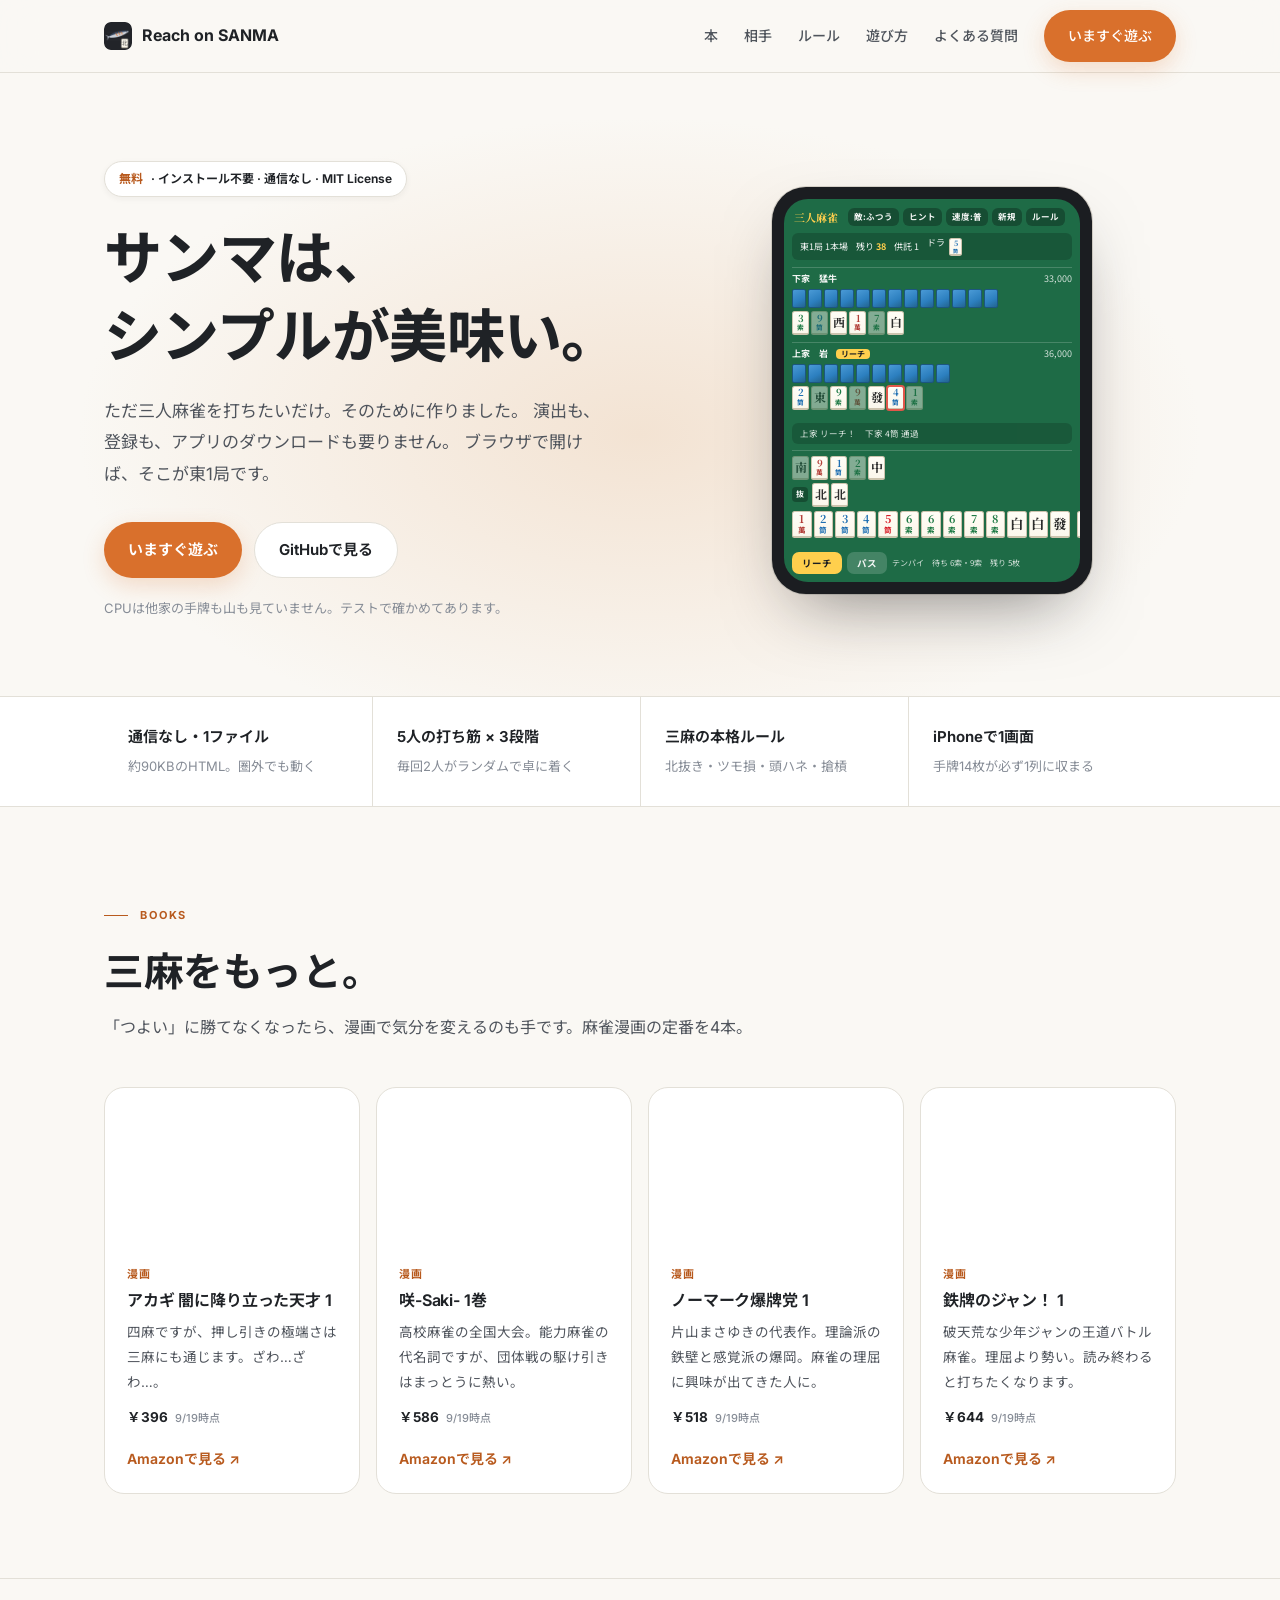
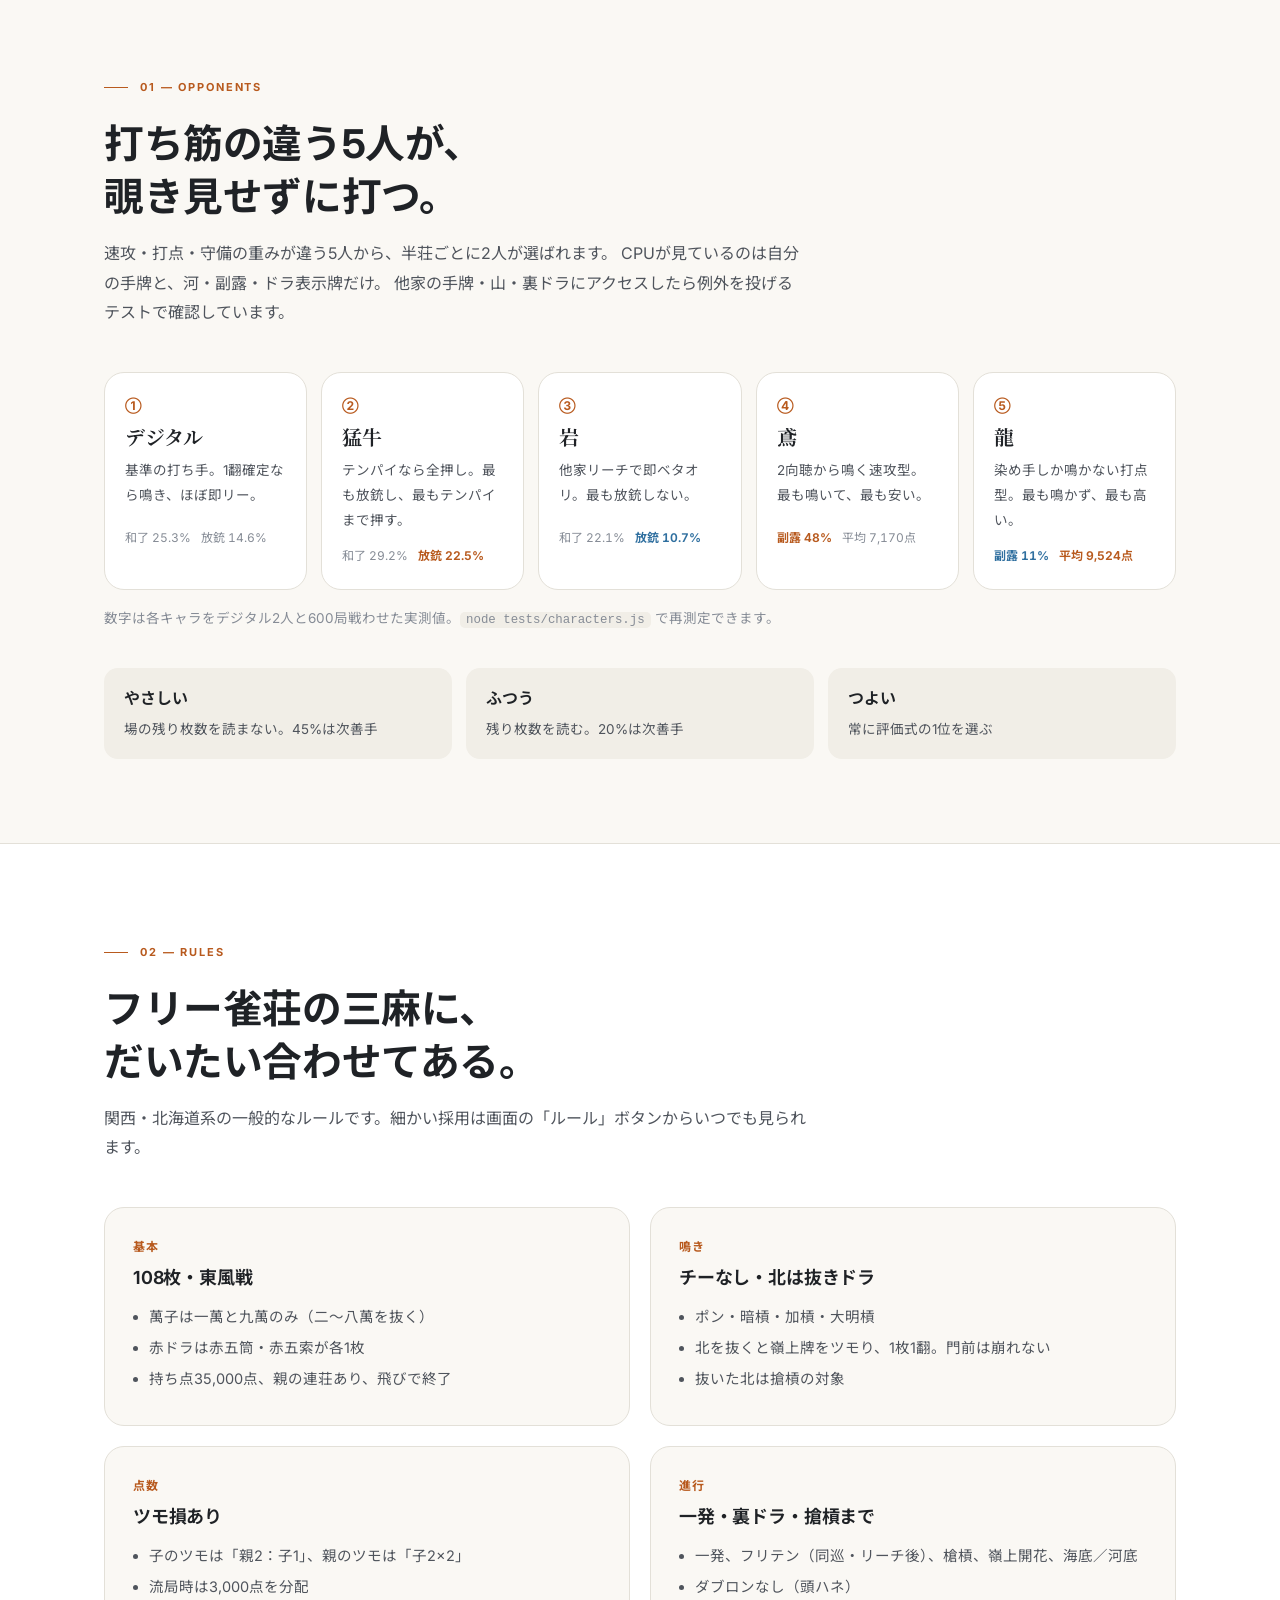
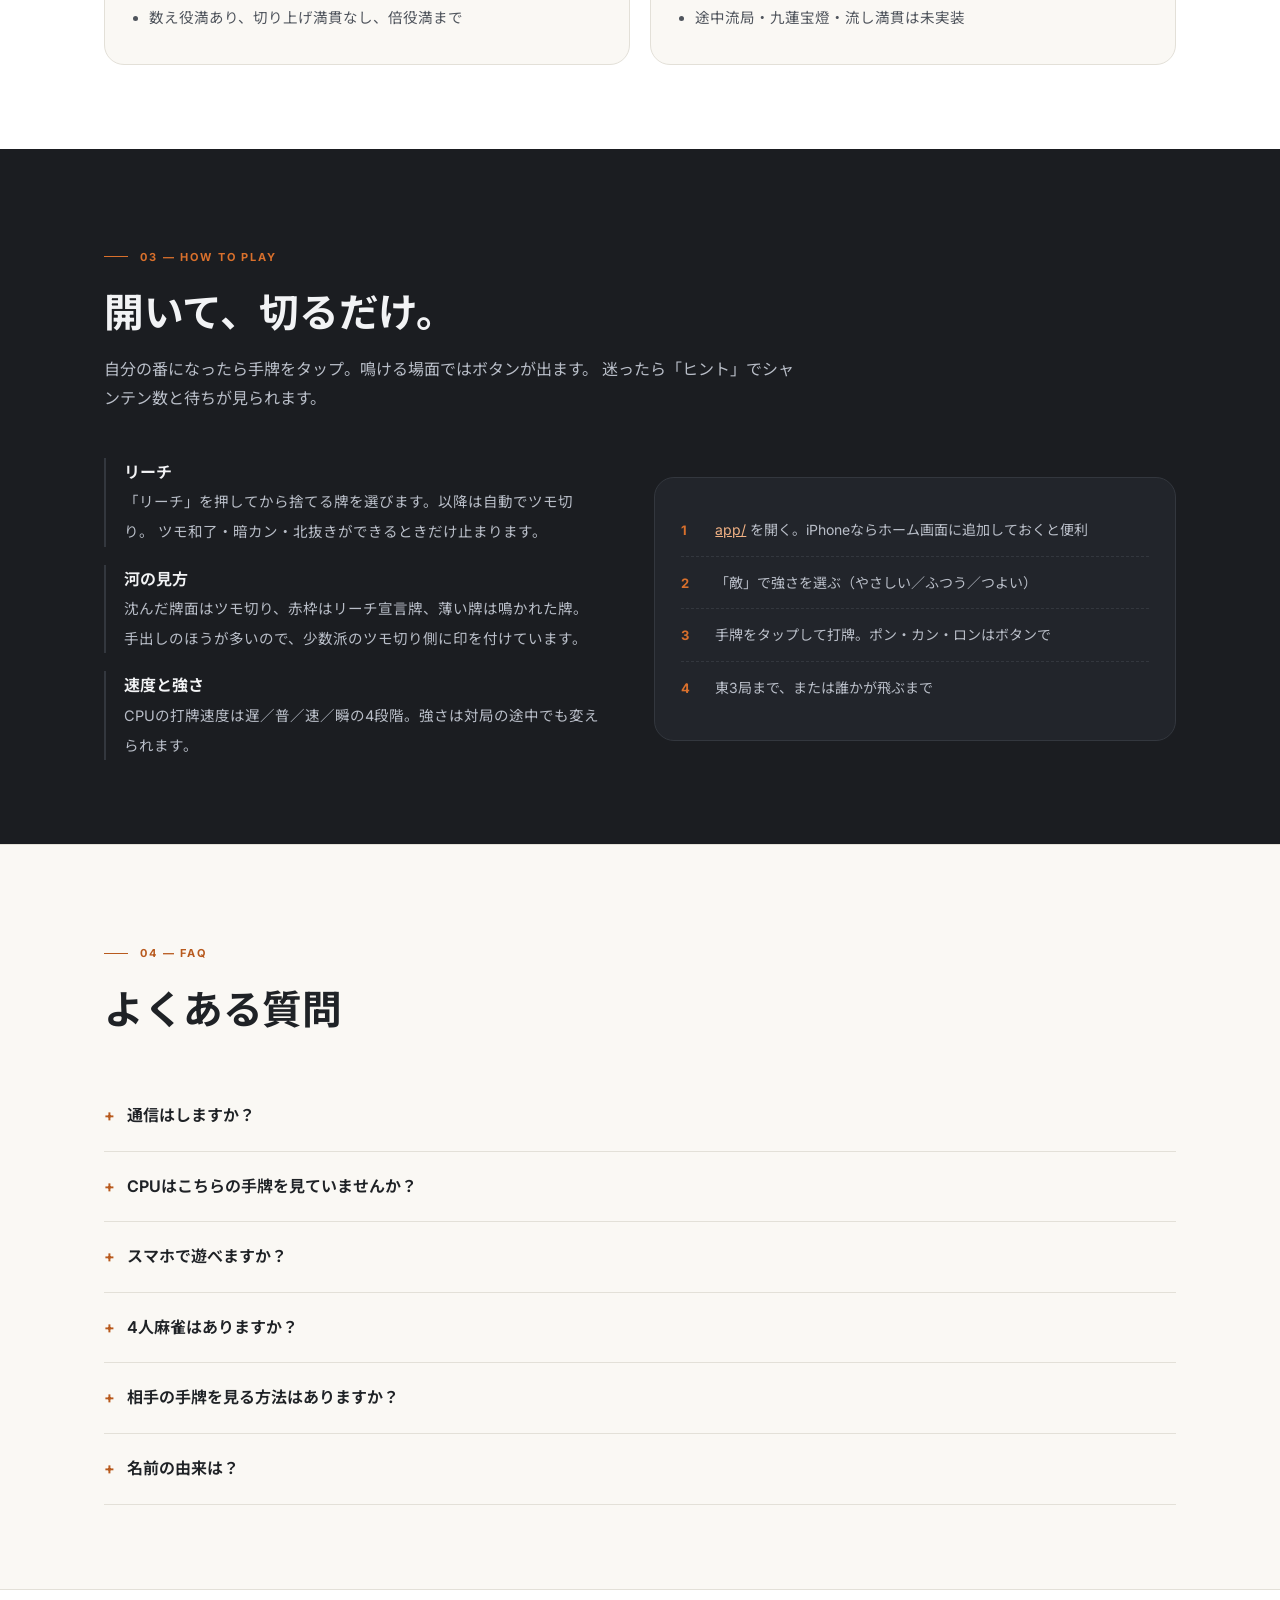
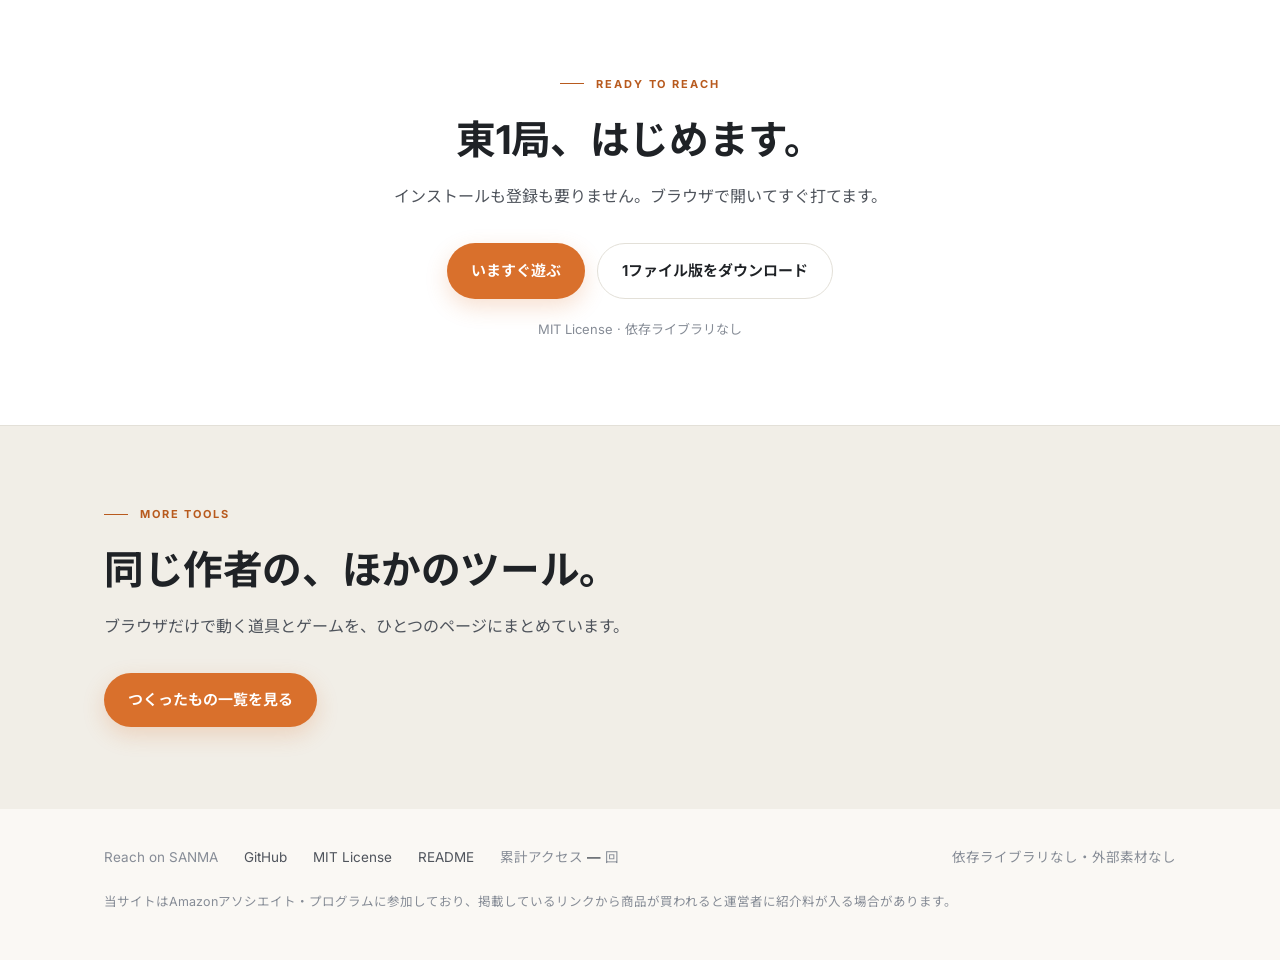
==== commit cd4ad6f2: "Link to the portal instead of listing every sibling tool ツールを追加するたびに全ページの相互リンクを直す手間をなくすため、 「同じ作者の、ほか" ====
--- a/index.html
+++ b/index.html
@@ -302,13 +302,10 @@
       <div class="sec-head">
         <p class="eyebrow">MORE TOOLS</p>
         <h2>同じ作者の、ほかのツール。</h2>
-      </div>
-      <div class="family-grid">
-        <a class="fam" href="https://pikaring.github.io/rock-on-mj/"><img src="https://pikaring.github.io/rock-on-mj/assets/icon.png" alt=""><b>ROCK ON MJ</b><span>Web会議を録音して、PCの中だけで文字起こし</span></a>
-        <a class="fam" href="https://pikaring.github.io/ride-on-qc/"><img src="https://pikaring.github.io/ride-on-qc/assets/icon.png" alt=""><b>Ride on QC</b><span>曲がり角ごとの地図と風向きが出る、ブルベのキューシート</span></a>
-        <a class="fam current" href="https://pikaring.github.io/reach-on-sanma/"><img src="https://pikaring.github.io/reach-on-sanma/assets/icon.png" alt=""><b>Reach on SANMA</b><span>登録もダウンロードも要らない三人麻雀</span><em>このページ</em></a>
-        <a class="fam" href="https://pikaring.github.io/eat-on-gpx/"><img src="https://pikaring.github.io/eat-on-gpx/assets/icon.png" alt=""><b>Eat on GPX</b><span>ルート沿いのコンビニ・食堂を、スタートからの距離順に</span></a>
-        <a class="fam" href="https://pikaring.github.io/all-in-texas/"><img src="https://pikaring.github.io/all-in-texas/assets/icon.png" alt=""><b>All in TEXAS</b><span>勝率が見える、初心者のためのテキサスホールデム</span></a>
+        <p>ブラウザだけで動く道具とゲームを、ひとつのページにまとめています。</p>
+      </div>
+      <div class="hero-actions">
+        <a class="btn btn-main" href="https://pikaring.github.io/portal/">つくったもの一覧を見る</a>
       </div>
     </div>
   </section>
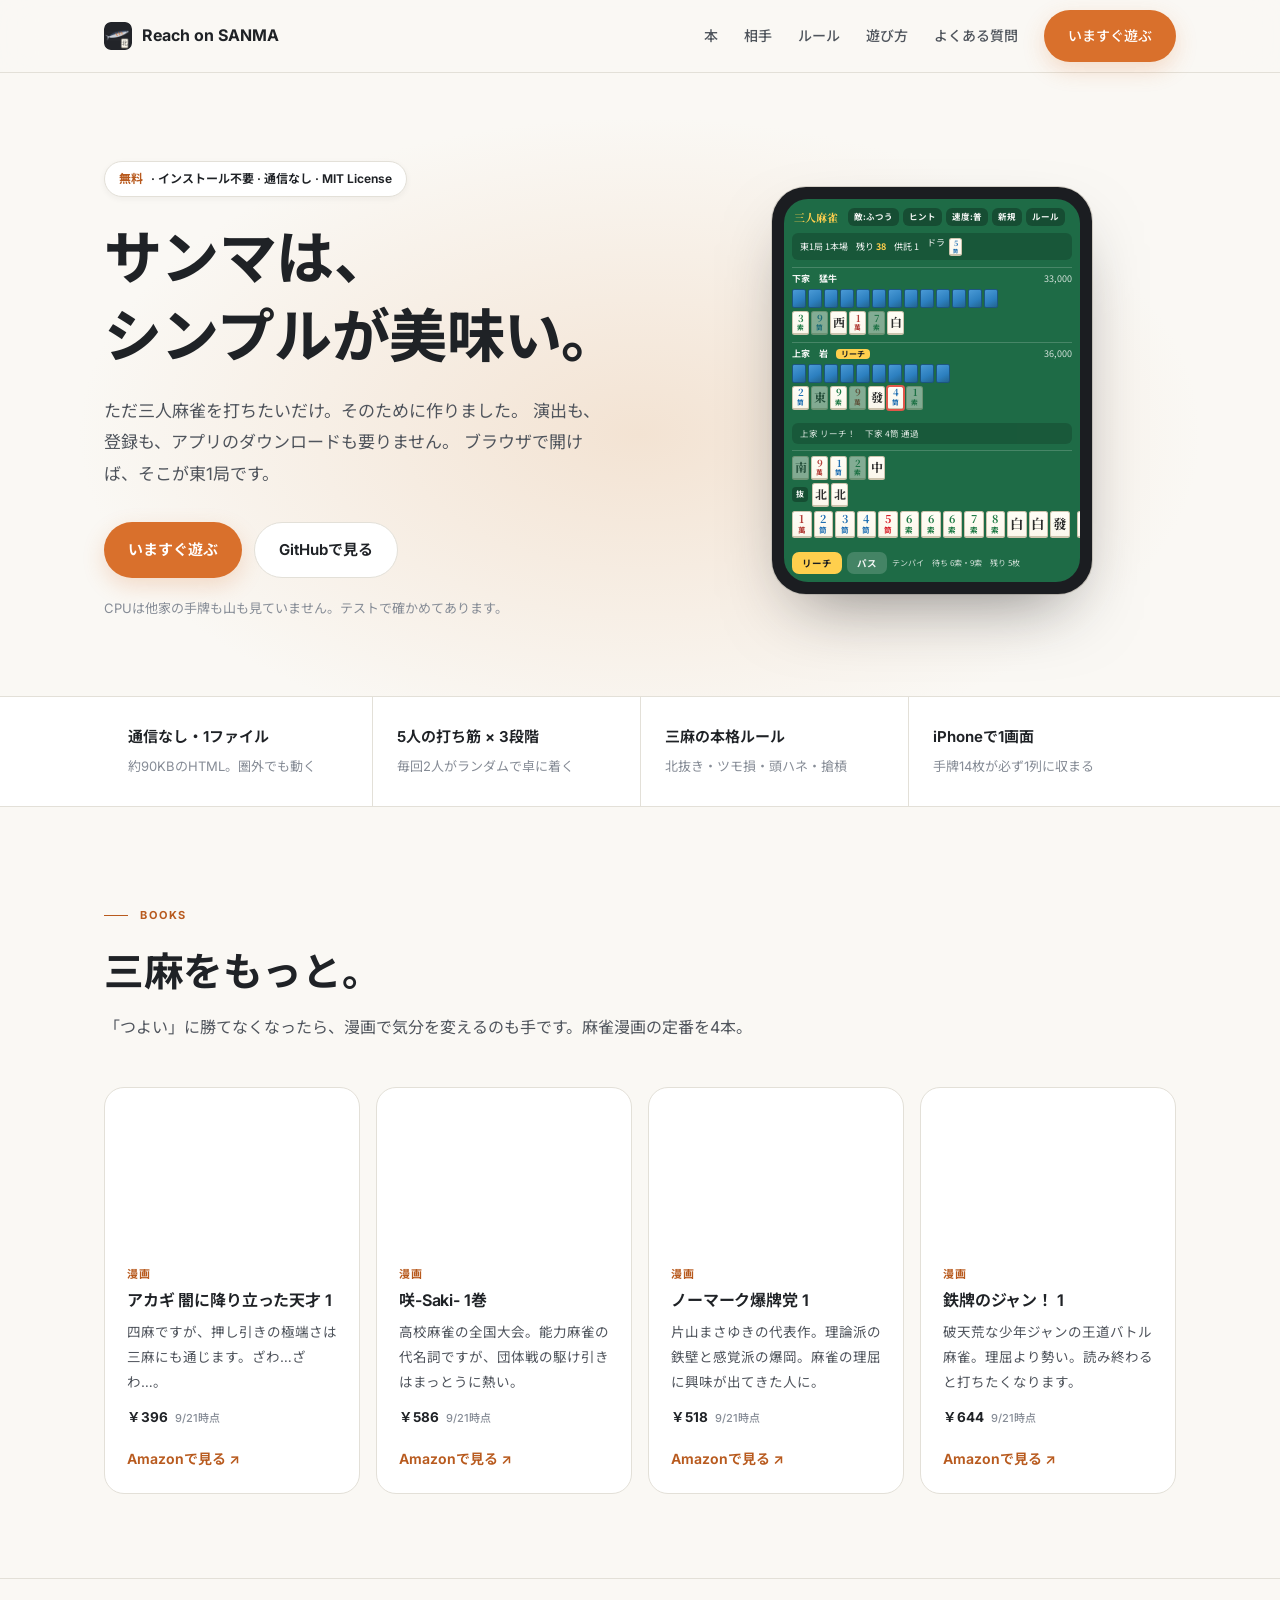
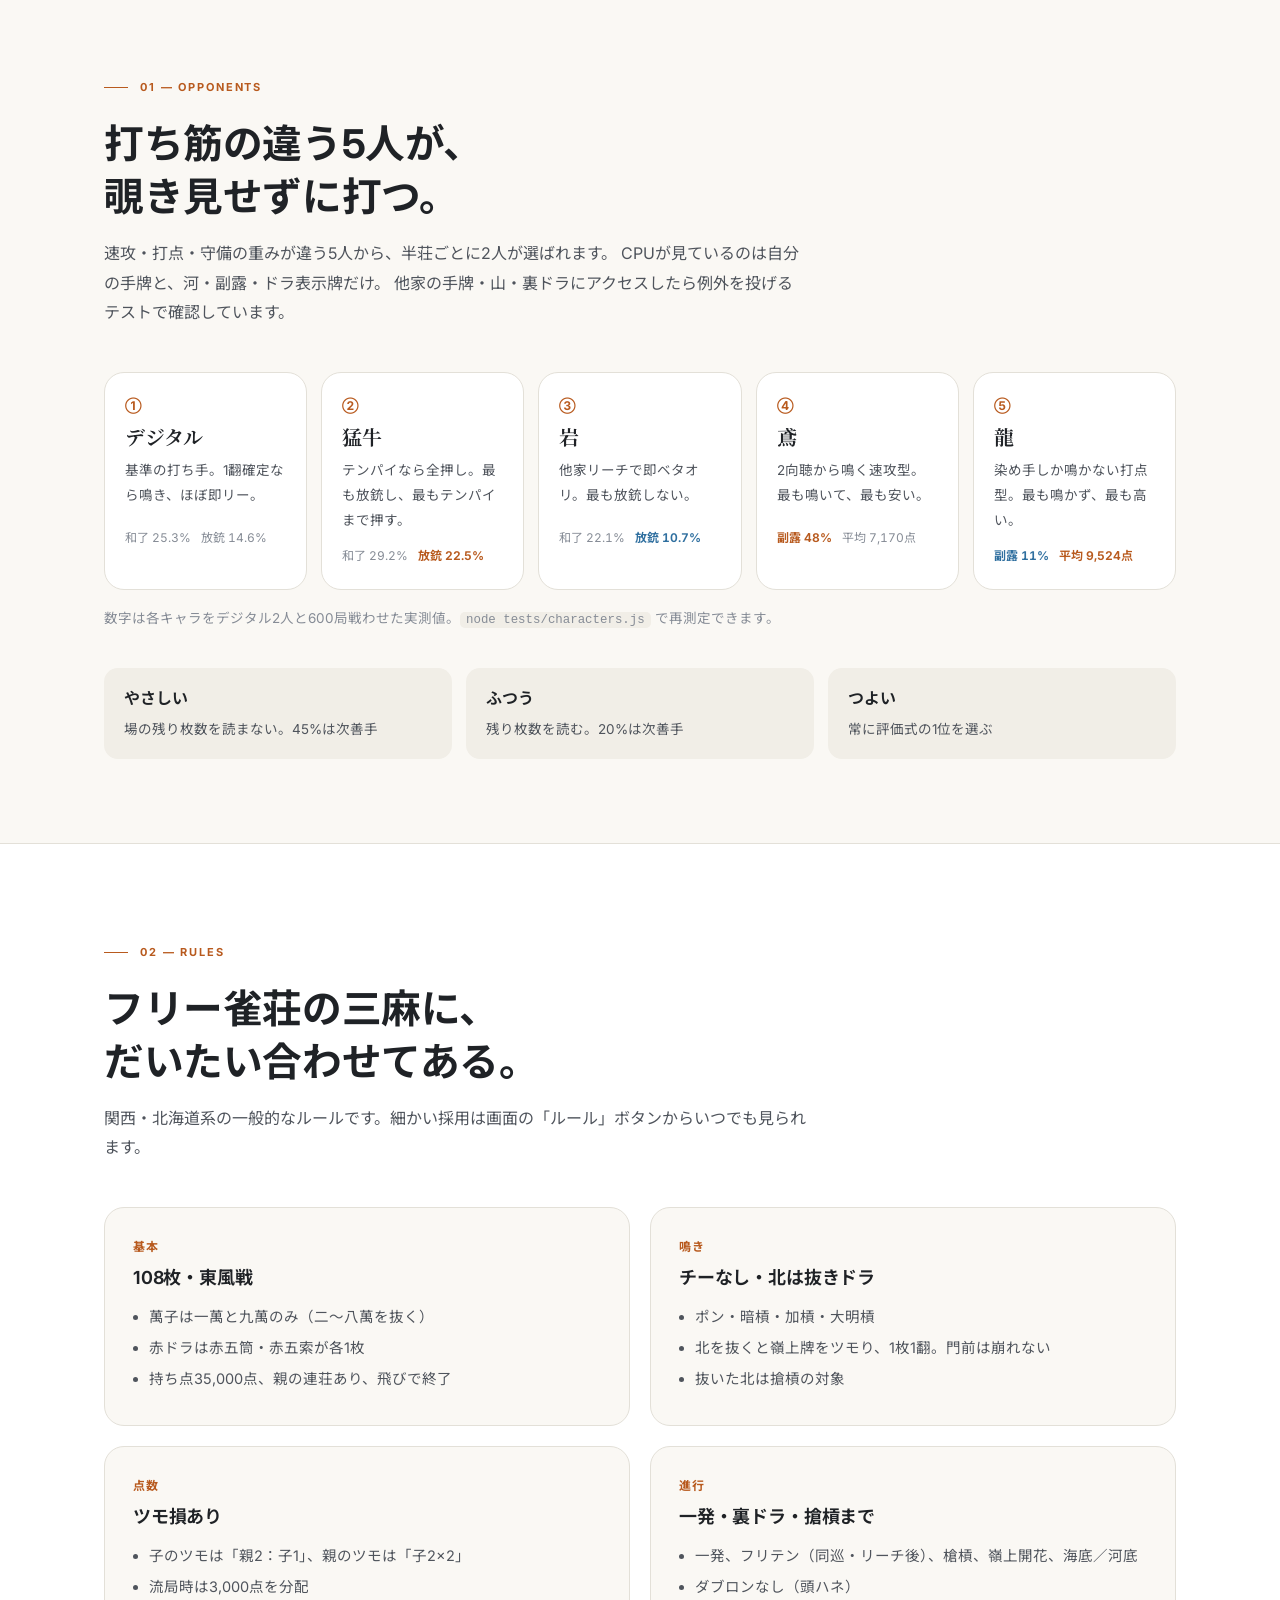
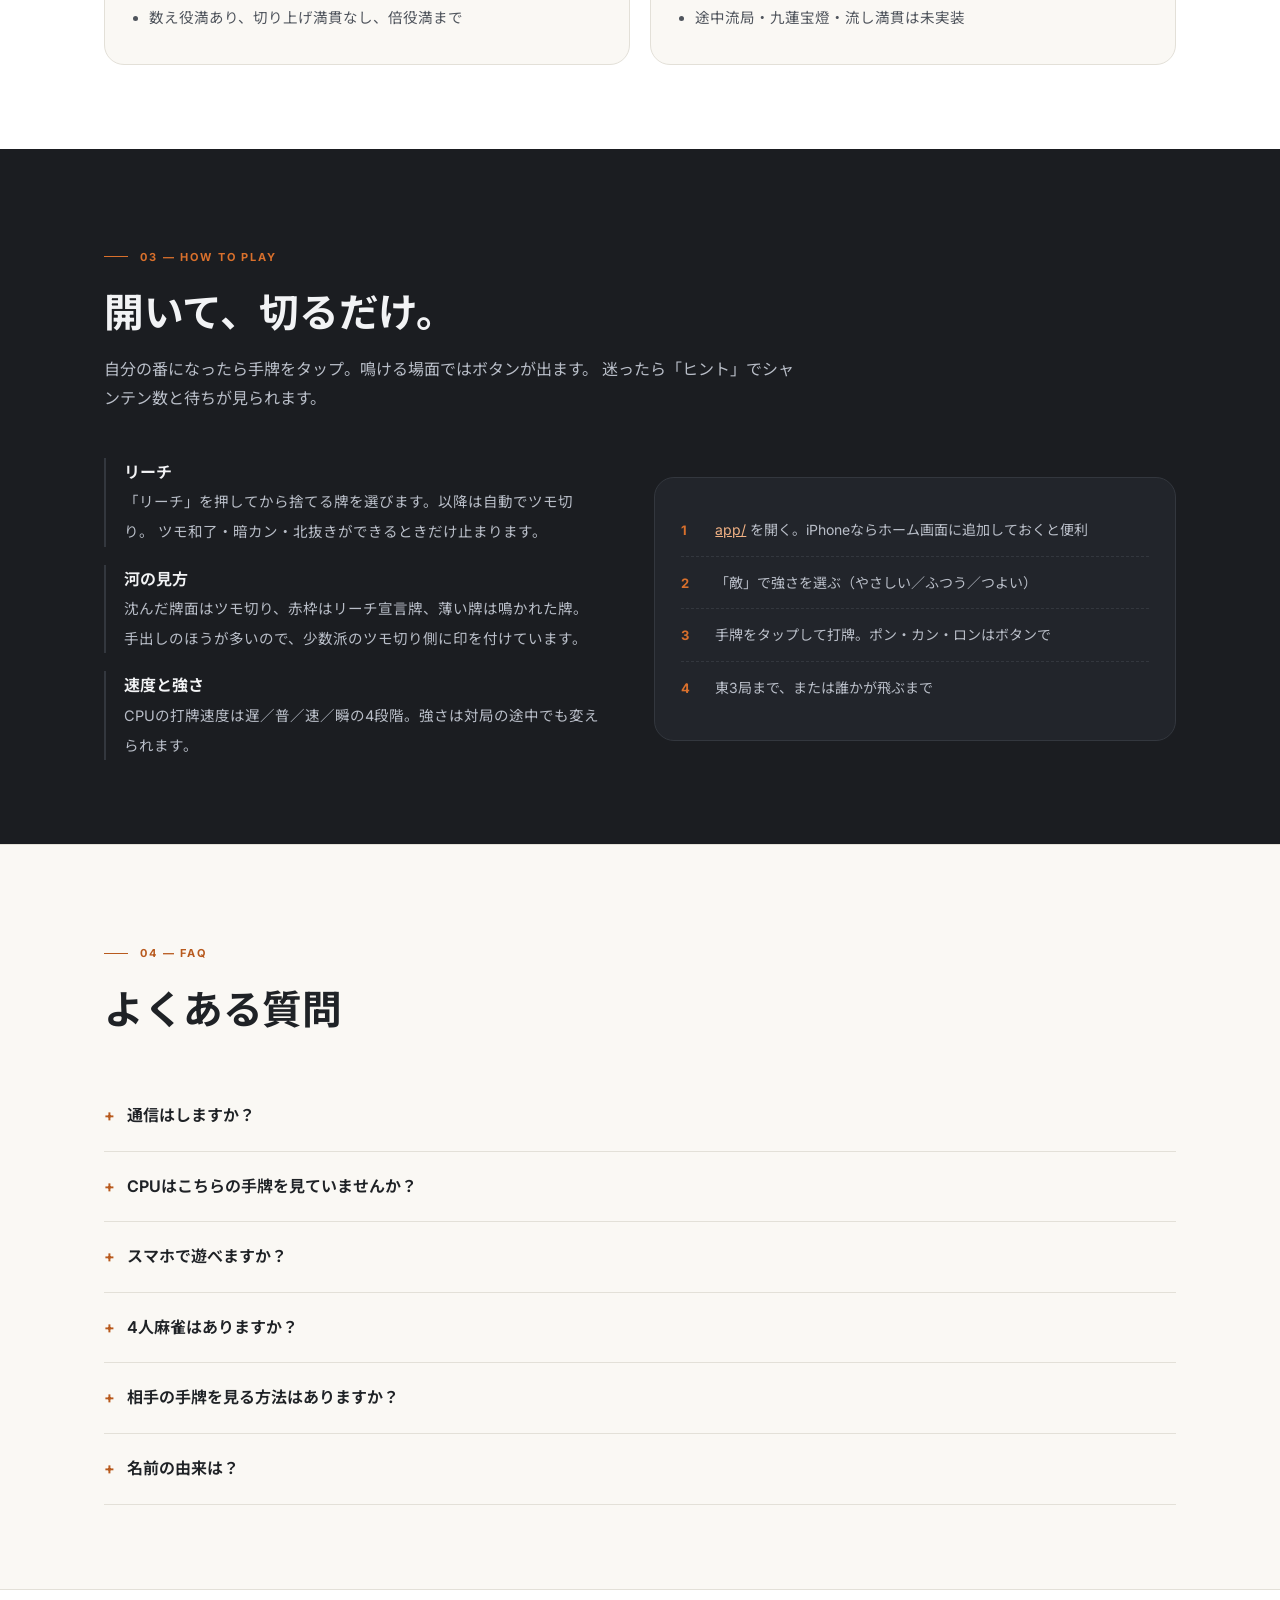
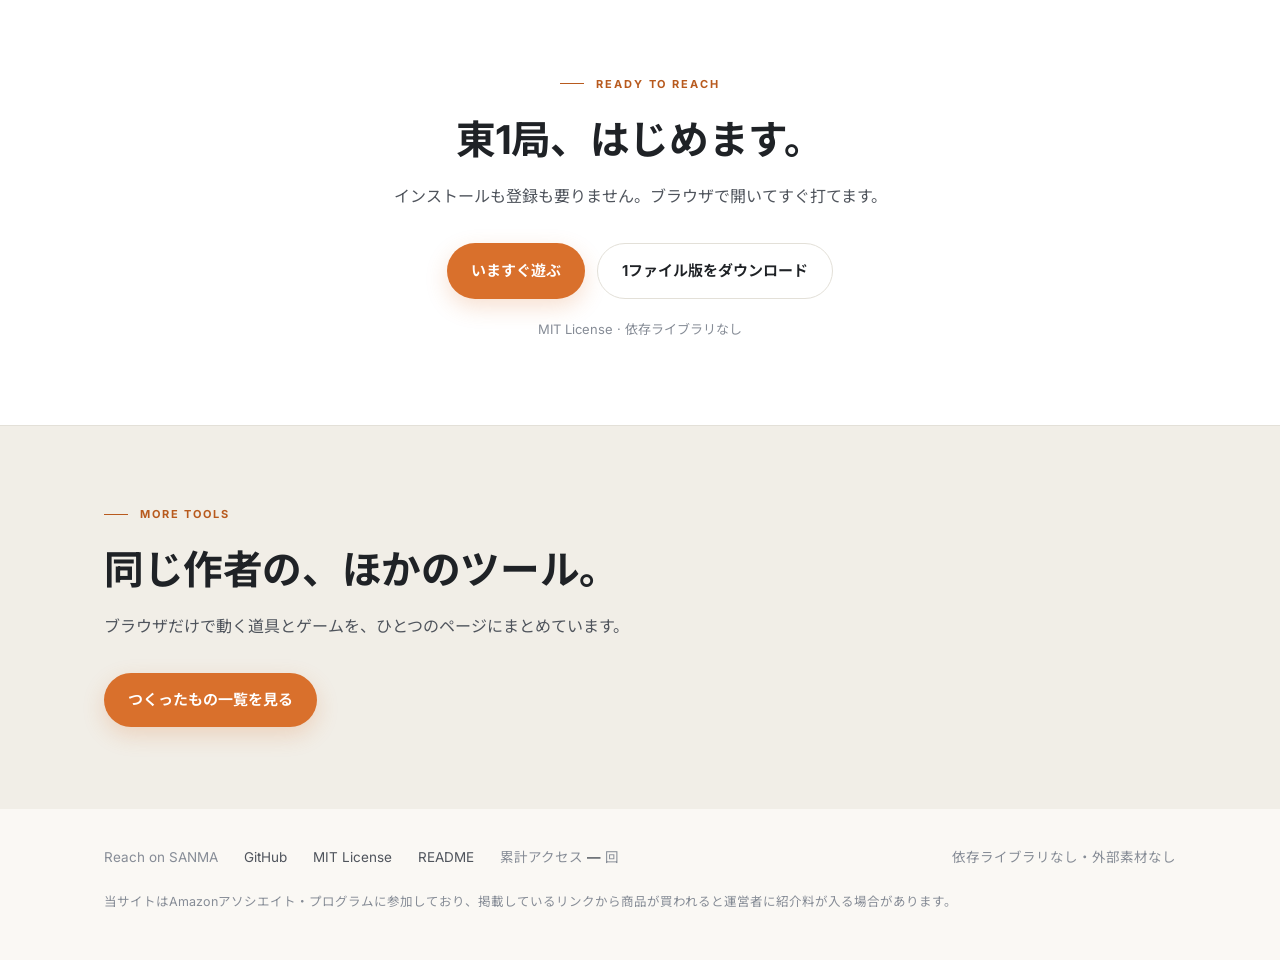
==== commit 7055359f: "検索エンジン向けに sitemap / canonical / 構造化データを 足す ・sitemap.xml … 紹介ページと /app/ の 2本 ・rel="canonical" … 同じ ペー" ====
--- a/index.html
+++ b/index.html
@@ -5,6 +5,7 @@
 <meta name="viewport" content="width=device-width,initial-scale=1">
 <title>Reach on SANMA｜ブラウザだけで遊べる三人麻雀</title>
 <meta name="description" content="インストール不要・通信なし・1ファイルで動く三人麻雀（サンマ）。打ち筋の違う5人のCPUと3段階の強さ。北抜き・ツモ損ありの本格ルール。iPhoneの1画面に収まる盤面。">
+<link rel="canonical" href="https://pikaring.github.io/reach-on-sanma/">
 <meta property="og:title" content="Reach on SANMA">
 <meta property="og:description" content="サンマは、シンプルが美味い。演出も登録もダウンロードも要らない三人麻雀。通信なし・1ファイル・CPUは覗き見しない。">
 <meta property="og:type" content="website">
@@ -21,6 +22,32 @@
 <link rel="preconnect" href="https://fonts.gstatic.com" crossorigin>
 <link href="https://fonts.googleapis.com/css2?family=Inter:wght@400;500;600;650;700;750&family=Noto+Sans+JP:wght@400;500;600;700&family=Noto+Serif+JP:wght@700&display=swap" rel="stylesheet">
 <link rel="stylesheet" href="assets/site.css">
+<script type="application/ld+json">
+{
+  "@context": "https://schema.org",
+  "@type": "WebApplication",
+  "name": "Reach on SANMA",
+  "url": "https://pikaring.github.io/reach-on-sanma/",
+  "description": "インストール不要・通信なし・1ファイルで動く三人麻雀（サンマ）。打ち筋の違う5人のCPUと3段階の強さ。北抜き・ツモ損ありの本格ルール。iPhoneの1画面に収まる盤面。",
+  "applicationCategory": "GameApplication",
+  "operatingSystem": "すべて（ウェブブラウザ）",
+  "inLanguage": "ja",
+  "isAccessibleForFree": true,
+  "offers": {
+    "@type": "Offer",
+    "price": "0",
+    "priceCurrency": "JPY"
+  },
+  "license": "https://opensource.org/licenses/MIT",
+  "author": {
+    "@type": "Person",
+    "name": "pikaring",
+    "url": "https://pikaring.github.io/portal/"
+  },
+  "browserRequirements": "JavaScript が 動く ブラウザ",
+  "screenshot": "https://pikaring.github.io/reach-on-sanma/assets/og.png"
+}
+</script>
 </head>
 <body>
 
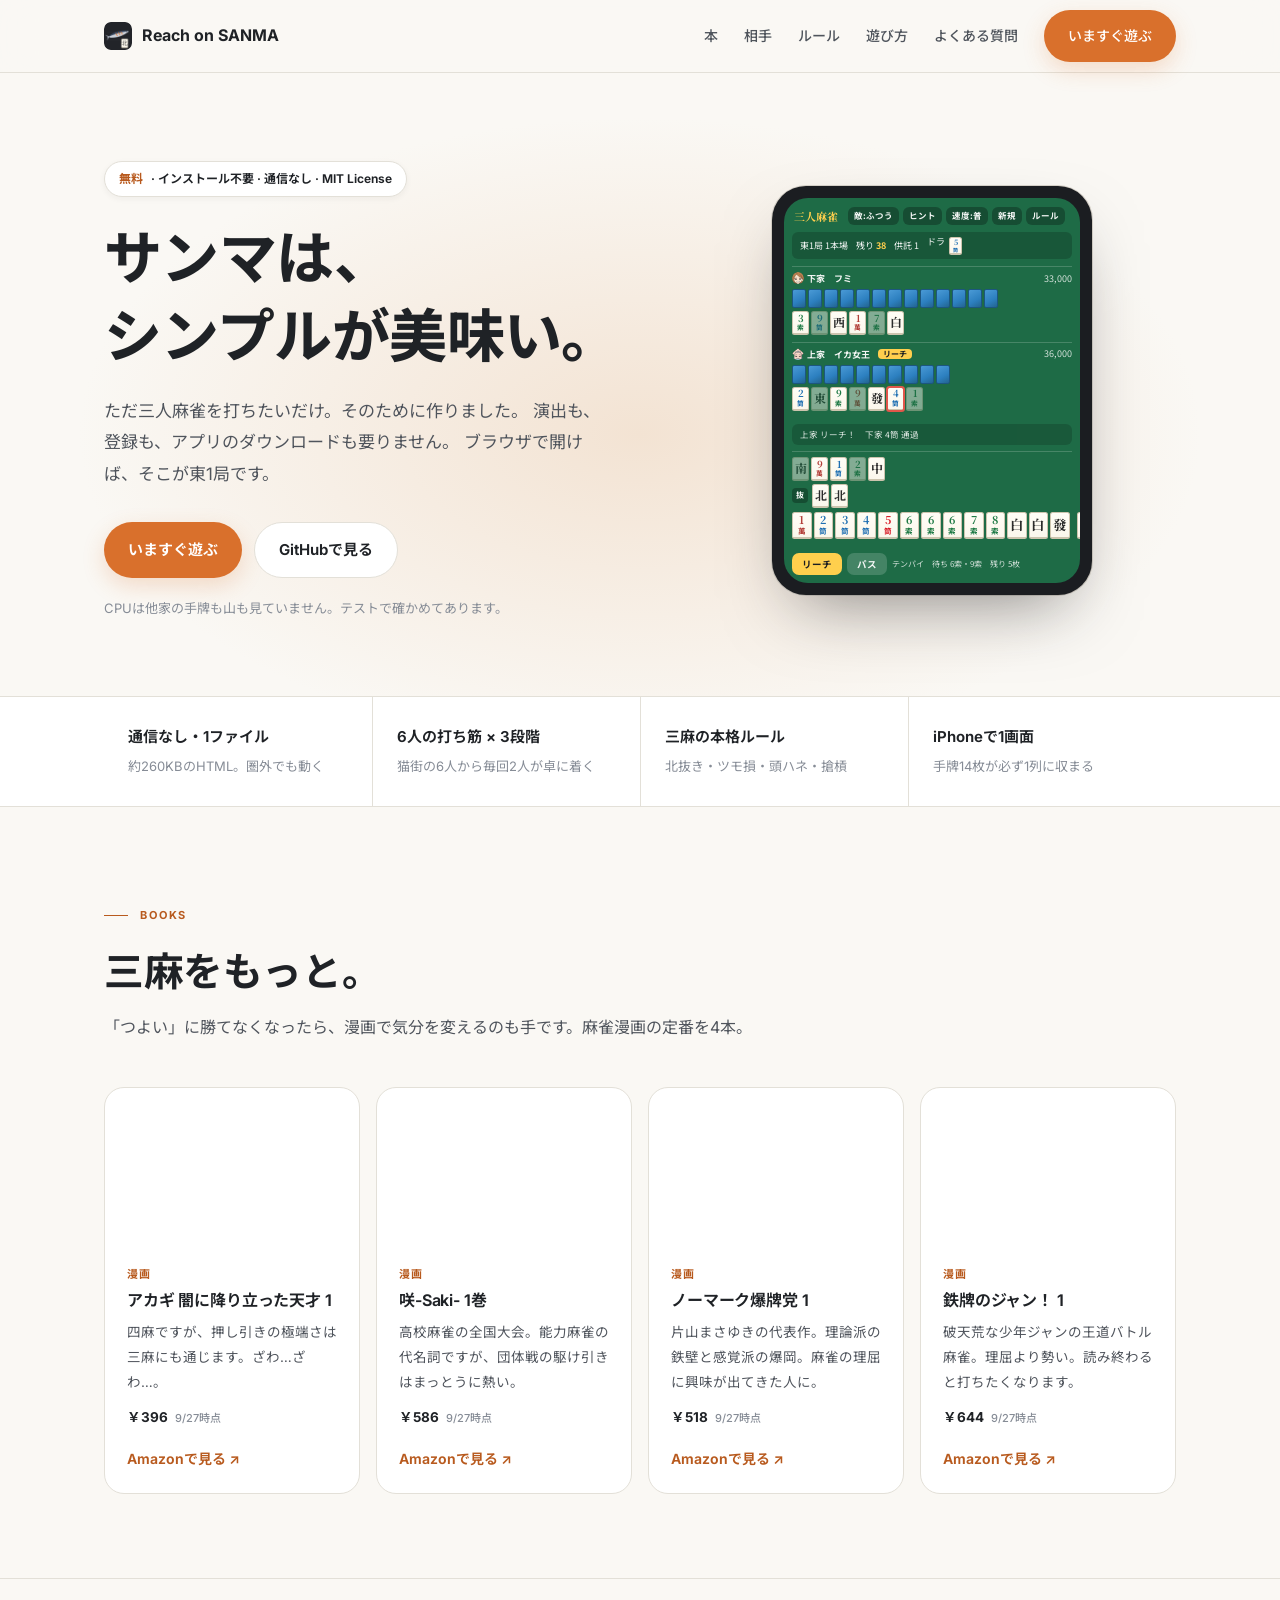
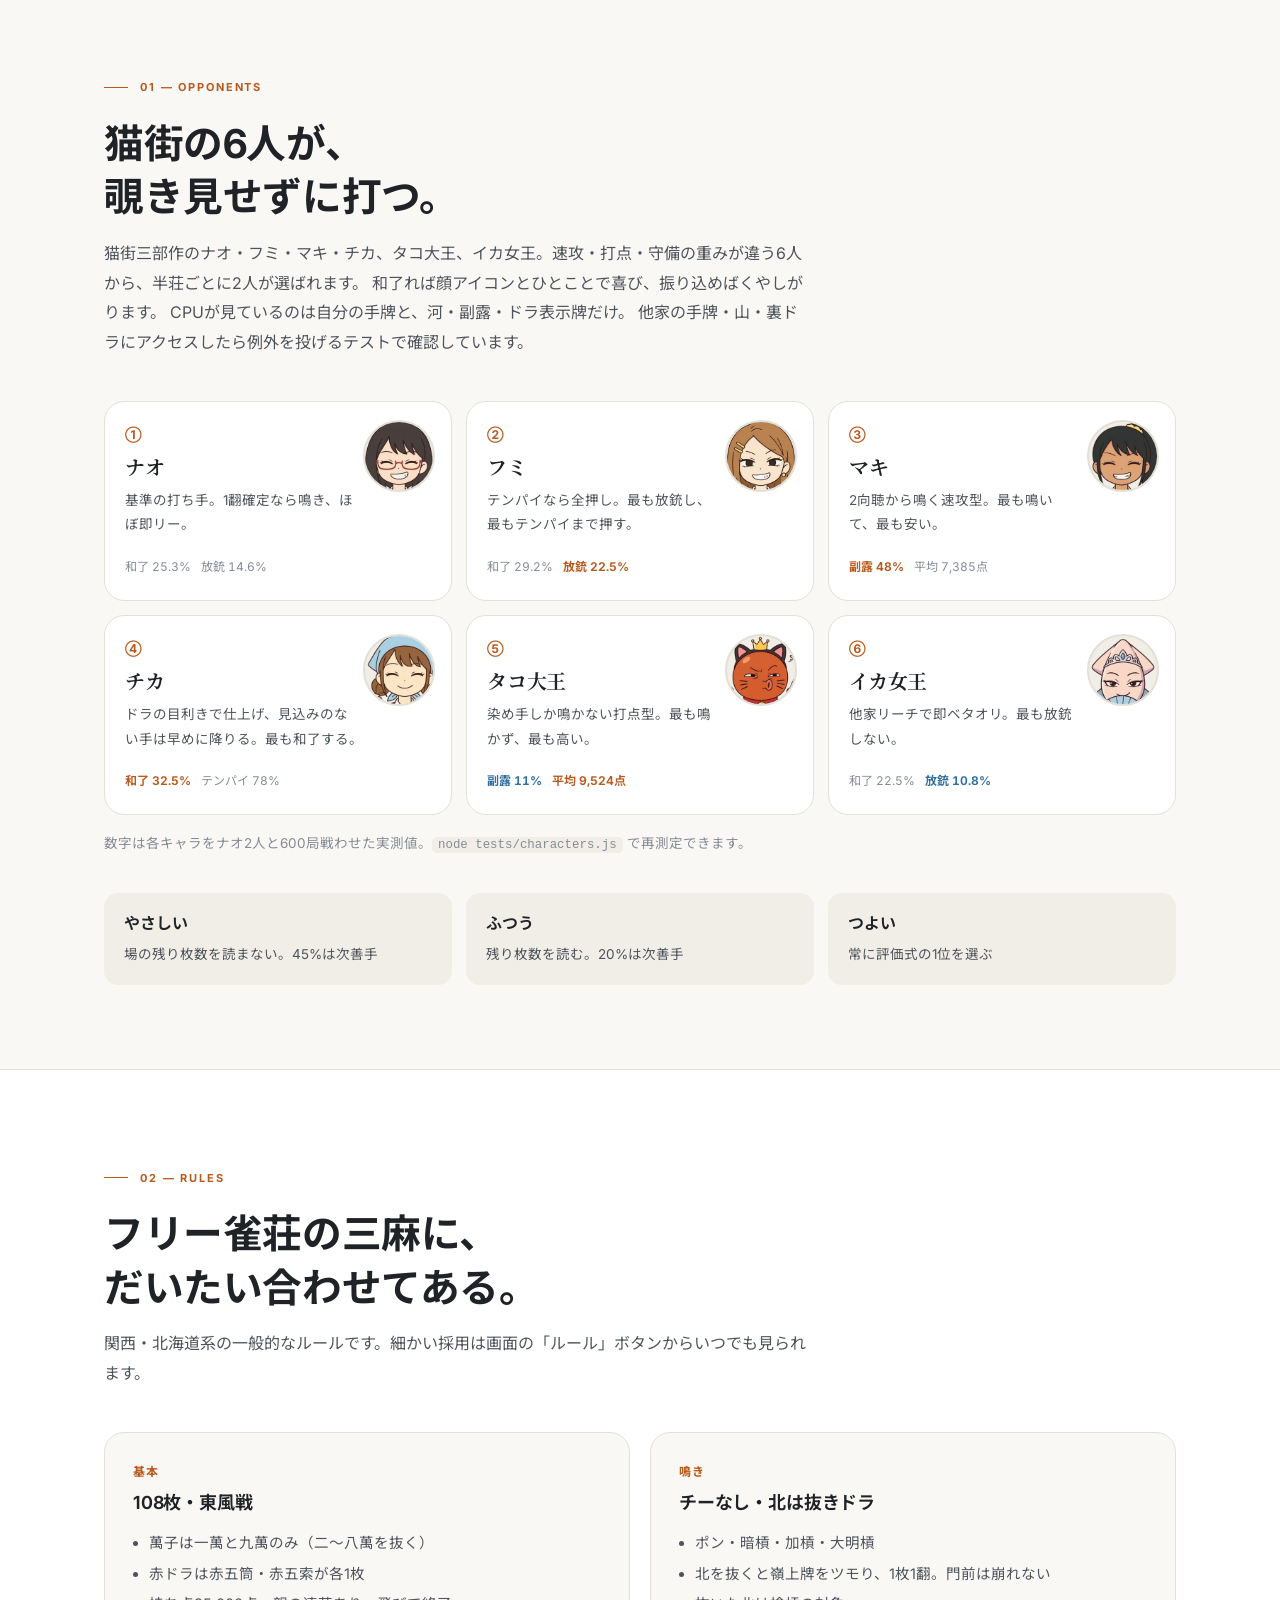
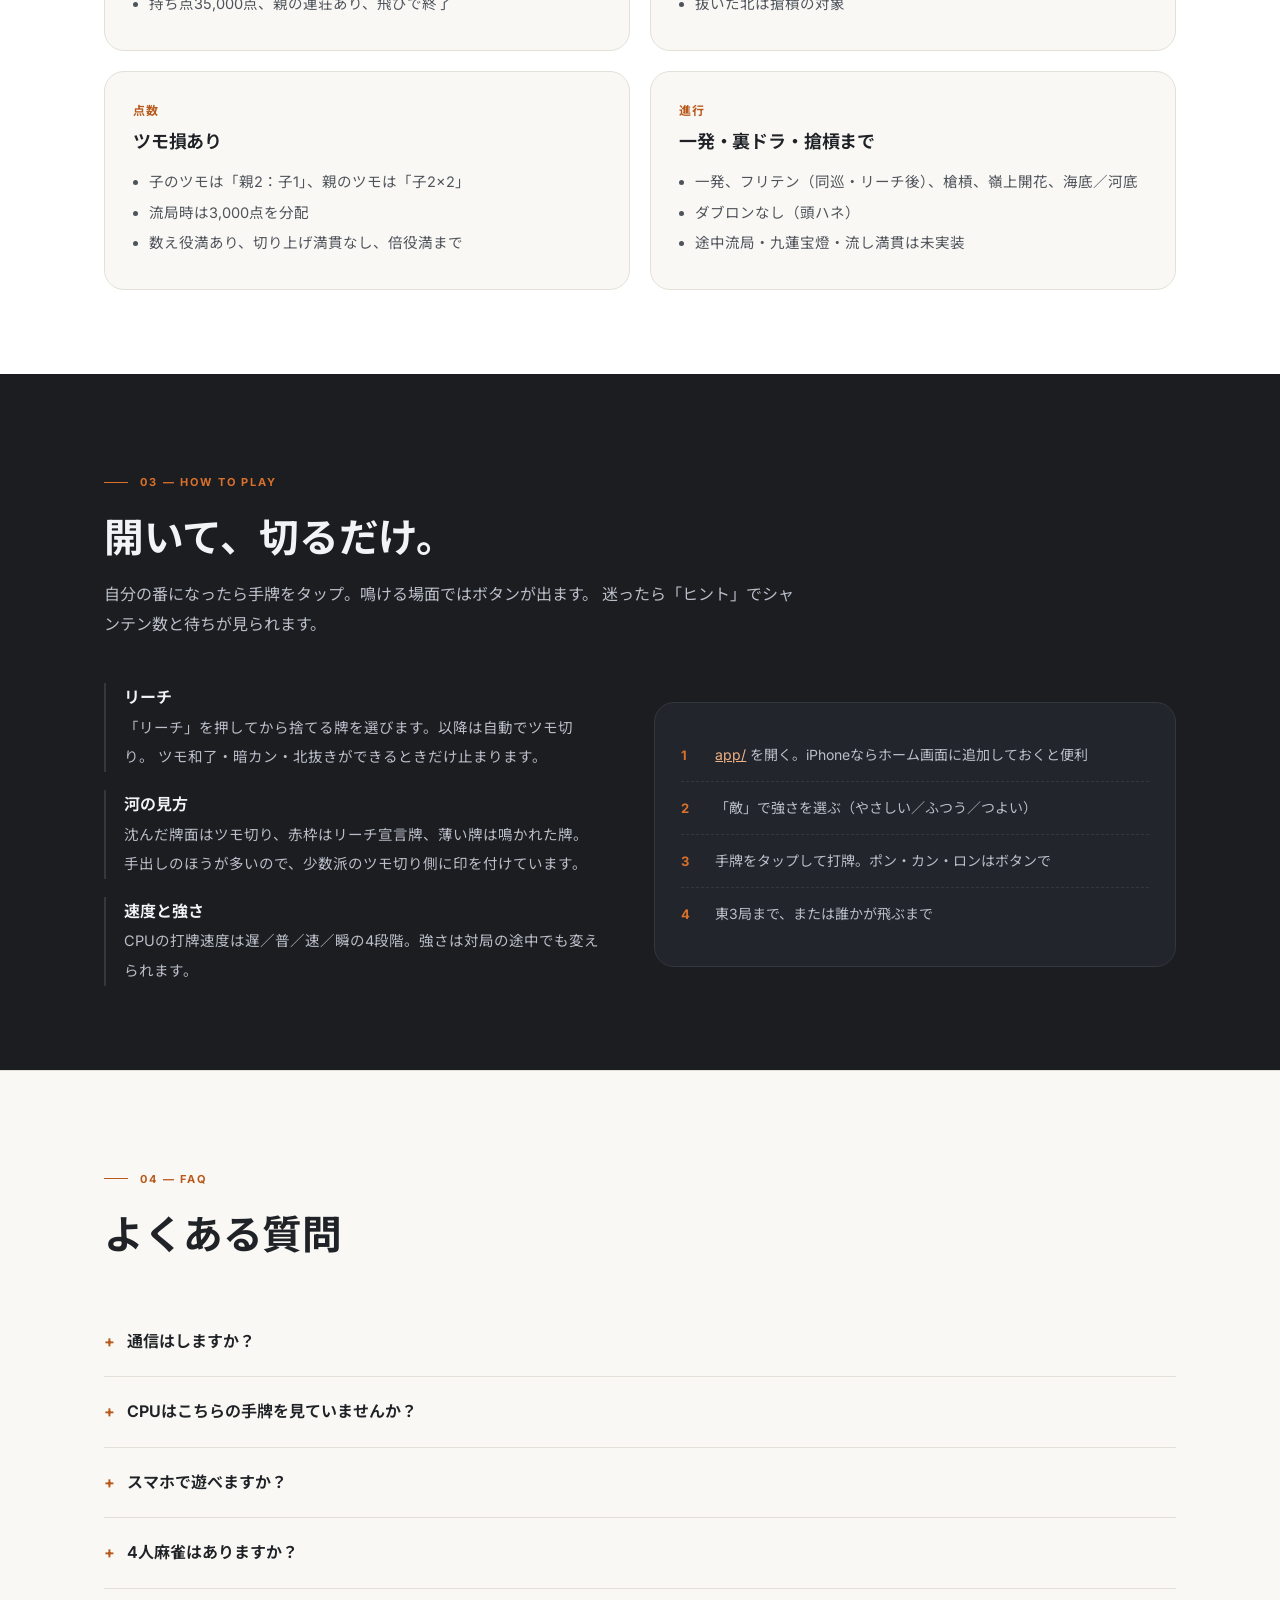
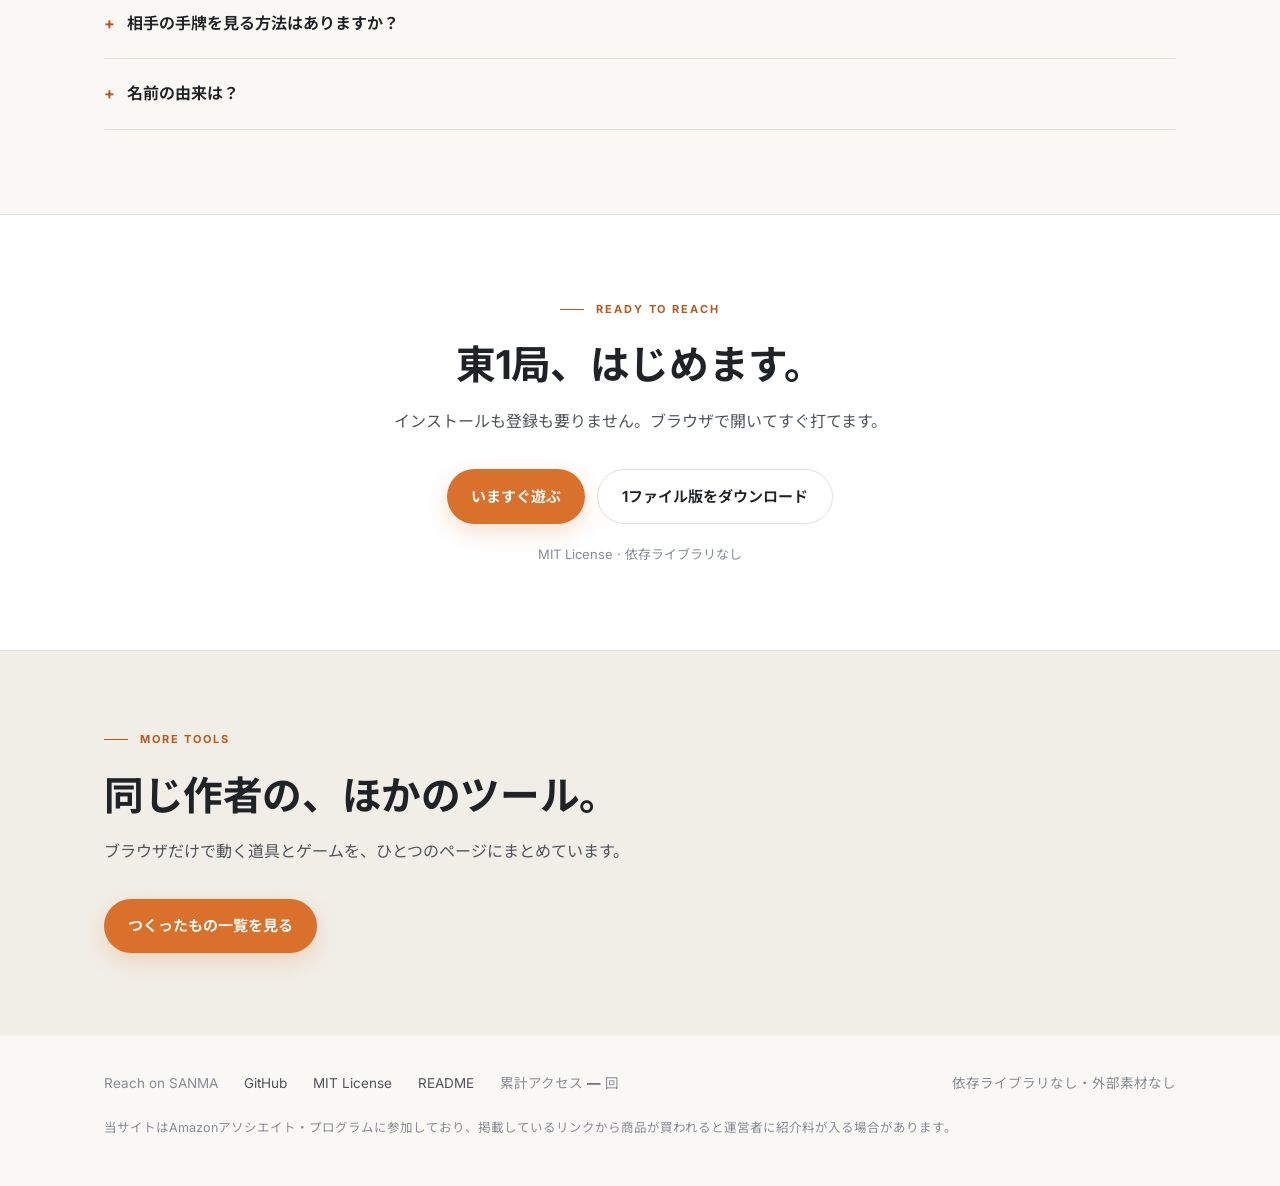
==== commit 09897730: "対戦相手を猫街三部作の6人に差し替え、顔アイコンとひとことを追加 - ナオ・フミ・マキ・チカ・タコ大王・イカ女王（半荘ごとに2人）   従来の5つの打ち筋を割り当て、チカ（ドラ重視・早めに降りる）を新" ====
--- a/index.html
+++ b/index.html
@@ -4,7 +4,7 @@
 <meta charset="utf-8">
 <meta name="viewport" content="width=device-width,initial-scale=1">
 <title>Reach on SANMA｜ブラウザだけで遊べる三人麻雀</title>
-<meta name="description" content="インストール不要・通信なし・1ファイルで動く三人麻雀（サンマ）。打ち筋の違う5人のCPUと3段階の強さ。北抜き・ツモ損ありの本格ルール。iPhoneの1画面に収まる盤面。">
+<meta name="description" content="インストール不要・通信なし・1ファイルで動く三人麻雀（サンマ）。猫街三部作の6人から選ばれる、打ち筋の違うCPUと3段階の強さ。北抜き・ツモ損ありの本格ルール。iPhoneの1画面に収まる盤面。">
 <link rel="canonical" href="https://pikaring.github.io/reach-on-sanma/">
 <meta property="og:title" content="Reach on SANMA">
 <meta property="og:description" content="サンマは、シンプルが美味い。演出も登録もダウンロードも要らない三人麻雀。通信なし・1ファイル・CPUは覗き見しない。">
@@ -22,13 +22,21 @@
 <link rel="preconnect" href="https://fonts.gstatic.com" crossorigin>
 <link href="https://fonts.googleapis.com/css2?family=Inter:wght@400;500;600;650;700;750&family=Noto+Sans+JP:wght@400;500;600;700&family=Noto+Serif+JP:wght@700&display=swap" rel="stylesheet">
 <link rel="stylesheet" href="assets/site.css">
+<!-- Google tag (gtag.js) -->
+<script async src="https://www.googletagmanager.com/gtag/js?id=G-3FCFQY4W85"></script>
+<script>
+  window.dataLayer = window.dataLayer || [];
+  function gtag(){dataLayer.push(arguments);}
+  gtag('js', new Date());
+  gtag('config', 'G-3FCFQY4W85');
+</script>
 <script type="application/ld+json">
 {
   "@context": "https://schema.org",
   "@type": "WebApplication",
   "name": "Reach on SANMA",
   "url": "https://pikaring.github.io/reach-on-sanma/",
-  "description": "インストール不要・通信なし・1ファイルで動く三人麻雀（サンマ）。打ち筋の違う5人のCPUと3段階の強さ。北抜き・ツモ損ありの本格ルール。iPhoneの1画面に収まる盤面。",
+  "description": "インストール不要・通信なし・1ファイルで動く三人麻雀（サンマ）。猫街三部作の6人から選ばれる、打ち筋の違うCPUと3段階の強さ。北抜き・ツモ損ありの本格ルール。iPhoneの1画面に収まる盤面。",
   "applicationCategory": "GameApplication",
   "operatingSystem": "すべて（ウェブブラウザ）",
   "inLanguage": "ja",
@@ -42,7 +50,7 @@
   "author": {
     "@type": "Person",
     "name": "pikaring",
-    "url": "https://pikaring.github.io/portal/"
+    "url": "https://pikaring.github.io/"
   },
   "browserRequirements": "JavaScript が 動く ブラウザ",
   "screenshot": "https://pikaring.github.io/reach-on-sanma/assets/og.png"
@@ -89,13 +97,13 @@
           <div class="ib"><span>東1局 1本場</span><span>残り <b>38</b></span><span>供託 1</span><span>ドラ <i class="t p">5<small>筒</small></i></span></div>
 
           <div class="seat">
-            <div class="sh"><b>下家　猛牛</b><span>33,000</span></div>
+            <div class="sh"><b><img class="fc" src="assets/faces/fumi.webp" alt="">下家　フミ</b><span>33,000</span></div>
             <div class="row backs"><i></i><i></i><i></i><i></i><i></i><i></i><i></i><i></i><i></i><i></i><i></i><i></i><i></i></div>
             <div class="row"><i class="t s">3<small>索</small></i><i class="t p dim">9<small>筒</small></i><i class="t z">西</i><i class="t m">1<small>萬</small></i><i class="t s dim">7<small>索</small></i><i class="t z">白</i></div>
           </div>
 
           <div class="seat">
-            <div class="sh"><b>上家　岩</b><span class="rc">リーチ</span><span>36,000</span></div>
+            <div class="sh"><b><img class="fc" src="assets/faces/queen.webp" alt="">上家　イカ女王</b><span class="rc">リーチ</span><span>36,000</span></div>
             <div class="row backs"><i></i><i></i><i></i><i></i><i></i><i></i><i></i><i></i><i></i><i></i></div>
             <div class="row"><i class="t p">2<small>筒</small></i><i class="t z dim">東</i><i class="t s">9<small>索</small></i><i class="t m dim">9<small>萬</small></i><i class="t z">發</i><i class="t p riichi">4<small>筒</small></i><i class="t s dim">1<small>索</small></i></div>
           </div>
@@ -115,8 +123,8 @@
 
   <div class="specs">
     <div class="wrap specs-grid">
-      <div class="spec"><b>通信なし・1ファイル</b><span>約90KBのHTML。圏外でも動く</span></div>
-      <div class="spec"><b>5人の打ち筋 × 3段階</b><span>毎回2人がランダムで卓に着く</span></div>
+      <div class="spec"><b>通信なし・1ファイル</b><span>約260KBのHTML。圏外でも動く</span></div>
+      <div class="spec"><b>6人の打ち筋 × 3段階</b><span>猫街の6人から毎回2人が卓に着く</span></div>
       <div class="spec"><b>三麻の本格ルール</b><span>北抜き・ツモ損・頭ハネ・搶槓</span></div>
       <div class="spec"><b>iPhoneで1画面</b><span>手牌14枚が必ず1列に収まる</span></div>
     </div>
@@ -162,20 +170,22 @@
     <div class="wrap">
       <div class="sec-head">
         <p class="eyebrow">01 — OPPONENTS</p>
-        <h2>打ち筋の違う5人が、<br>覗き見せずに打つ。</h2>
-        <p>速攻・打点・守備の重みが違う5人から、半荘ごとに2人が選ばれます。
+        <h2>猫街の6人が、<br>覗き見せずに打つ。</h2>
+        <p>猫街三部作のナオ・フミ・マキ・チカ、タコ大王、イカ女王。速攻・打点・守備の重みが違う6人から、半荘ごとに2人が選ばれます。
+          和了れば顔アイコンとひとことで喜び、振り込めばくやしがります。
           CPUが見ているのは自分の手牌と、河・副露・ドラ表示牌だけ。
           他家の手牌・山・裏ドラにアクセスしたら例外を投げるテストで確認しています。</p>
       </div>
 
       <div class="chars">
-        <div class="char"><div class="cn">①</div><h3>デジタル</h3><p>基準の打ち手。1翻確定なら鳴き、ほぼ即リー。</p><div class="stat"><span>和了 25.3%</span><span>放銃 14.6%</span></div></div>
-        <div class="char"><div class="cn">②</div><h3>猛牛</h3><p>テンパイなら全押し。最も放銃し、最もテンパイまで押す。</p><div class="stat"><span>和了 29.2%</span><span class="hot">放銃 22.5%</span></div></div>
-        <div class="char"><div class="cn">③</div><h3>岩</h3><p>他家リーチで即ベタオリ。最も放銃しない。</p><div class="stat"><span>和了 22.1%</span><span class="cool">放銃 10.7%</span></div></div>
-        <div class="char"><div class="cn">④</div><h3>鳶</h3><p>2向聴から鳴く速攻型。最も鳴いて、最も安い。</p><div class="stat"><span class="hot">副露 48%</span><span>平均 7,170点</span></div></div>
-        <div class="char"><div class="cn">⑤</div><h3>龍</h3><p>染め手しか鳴かない打点型。最も鳴かず、最も高い。</p><div class="stat"><span class="cool">副露 11%</span><span class="hot">平均 9,524点</span></div></div>
-      </div>
-      <p class="note">数字は各キャラをデジタル2人と600局戦わせた実測値。<code>node tests/characters.js</code> で再測定できます。</p>
+        <div class="char"><img class="face" src="assets/faces/nao.webp" alt=""><div class="cn">①</div><h3>ナオ</h3><p>基準の打ち手。1翻確定なら鳴き、ほぼ即リー。</p><div class="stat"><span>和了 25.3%</span><span>放銃 14.6%</span></div></div>
+        <div class="char"><img class="face" src="assets/faces/fumi.webp" alt=""><div class="cn">②</div><h3>フミ</h3><p>テンパイなら全押し。最も放銃し、最もテンパイまで押す。</p><div class="stat"><span>和了 29.2%</span><span class="hot">放銃 22.5%</span></div></div>
+        <div class="char"><img class="face" src="assets/faces/maki.webp" alt=""><div class="cn">③</div><h3>マキ</h3><p>2向聴から鳴く速攻型。最も鳴いて、最も安い。</p><div class="stat"><span class="hot">副露 48%</span><span>平均 7,385点</span></div></div>
+        <div class="char"><img class="face" src="assets/faces/chika.webp" alt=""><div class="cn">④</div><h3>チカ</h3><p>ドラの目利きで仕上げ、見込みのない手は早めに降りる。最も和了する。</p><div class="stat"><span class="hot">和了 32.5%</span><span>テンパイ 78%</span></div></div>
+        <div class="char"><img class="face" src="assets/faces/daiou.webp" alt=""><div class="cn">⑤</div><h3>タコ大王</h3><p>染め手しか鳴かない打点型。最も鳴かず、最も高い。</p><div class="stat"><span class="cool">副露 11%</span><span class="hot">平均 9,524点</span></div></div>
+        <div class="char"><img class="face" src="assets/faces/queen.webp" alt=""><div class="cn">⑥</div><h3>イカ女王</h3><p>他家リーチで即ベタオリ。最も放銃しない。</p><div class="stat"><span>和了 22.5%</span><span class="cool">放銃 10.8%</span></div></div>
+      </div>
+      <p class="note">数字は各キャラをナオ2人と600局戦わせた実測値。<code>node tests/characters.js</code> で再測定できます。</p>
 
       <div class="levels">
         <div class="lv"><b>やさしい</b><span>場の残り枚数を読まない。45%は次善手</span></div>
@@ -332,7 +342,7 @@
         <p>ブラウザだけで動く道具とゲームを、ひとつのページにまとめています。</p>
       </div>
       <div class="hero-actions">
-        <a class="btn btn-main" href="https://pikaring.github.io/portal/">つくったもの一覧を見る</a>
+        <a class="btn btn-main" href="https://pikaring.github.io/">つくったもの一覧を見る</a>
       </div>
     </div>
   </section>
--- a/assets/site.css
+++ b/assets/site.css
@@ -163,7 +163,9 @@
 .sec-head p { margin-top: 14px; }
 
 /* ---- 対戦相手 ---- */
-.chars { display: grid; grid-template-columns: repeat(5, 1fr); gap: 14px; }
+.chars { display: grid; grid-template-columns: repeat(3, 1fr); gap: 14px; }
+.char .face { width: 72px; height: 72px; border-radius: 50%; float: right; margin: -4px -4px 4px 8px; background: var(--cream); border: 2px solid var(--line); }
+.sh .fc { width: 12px; height: 12px; border-radius: 50%; vertical-align: -2px; margin-right: 3px; display: inline-block; }
 .char { background: var(--white); border: 1px solid var(--line); border-radius: var(--radius); padding: 22px 20px; transition: box-shadow .2s, transform .2s; }
 .char:hover { box-shadow: 0 18px 44px -20px #1f22262e; transform: translateY(-2px); }
 .char .cn { font-size: 12px; font-weight: 700; color: var(--ember-dark); letter-spacing: .1em; }
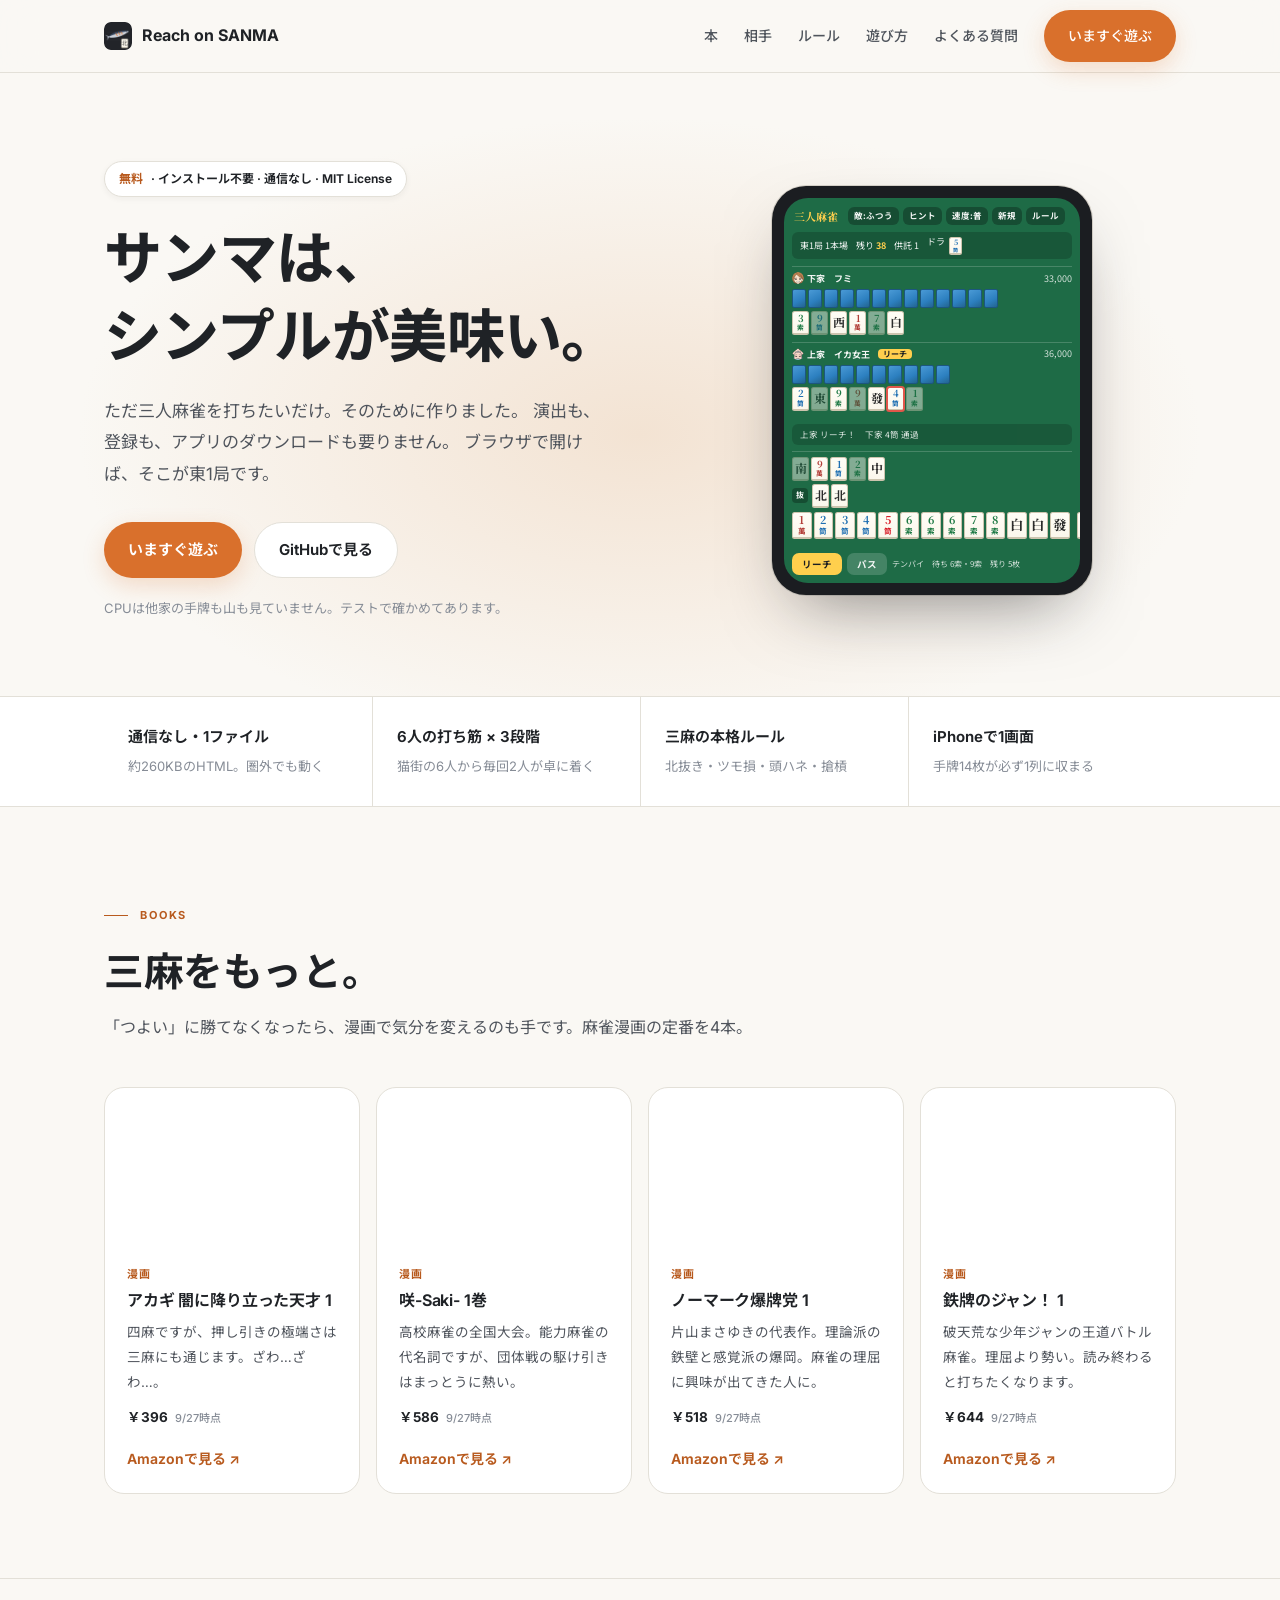
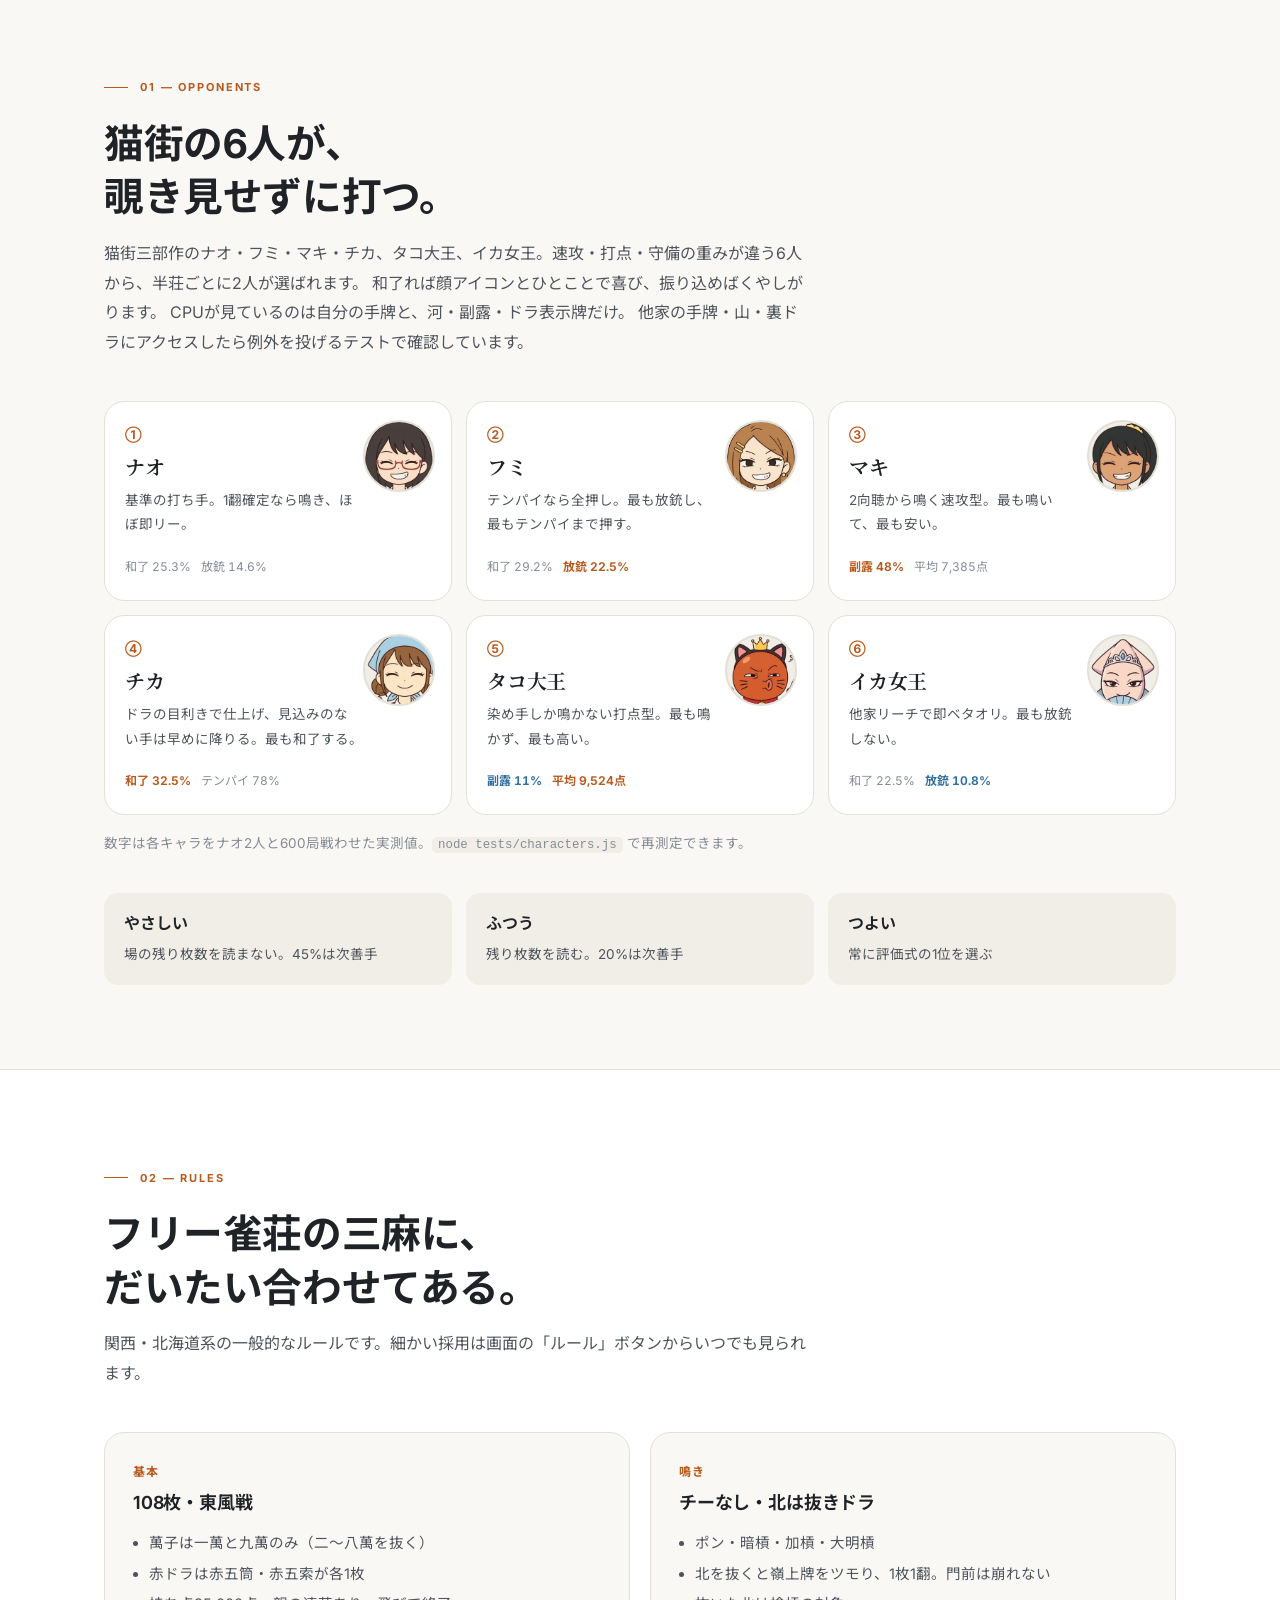
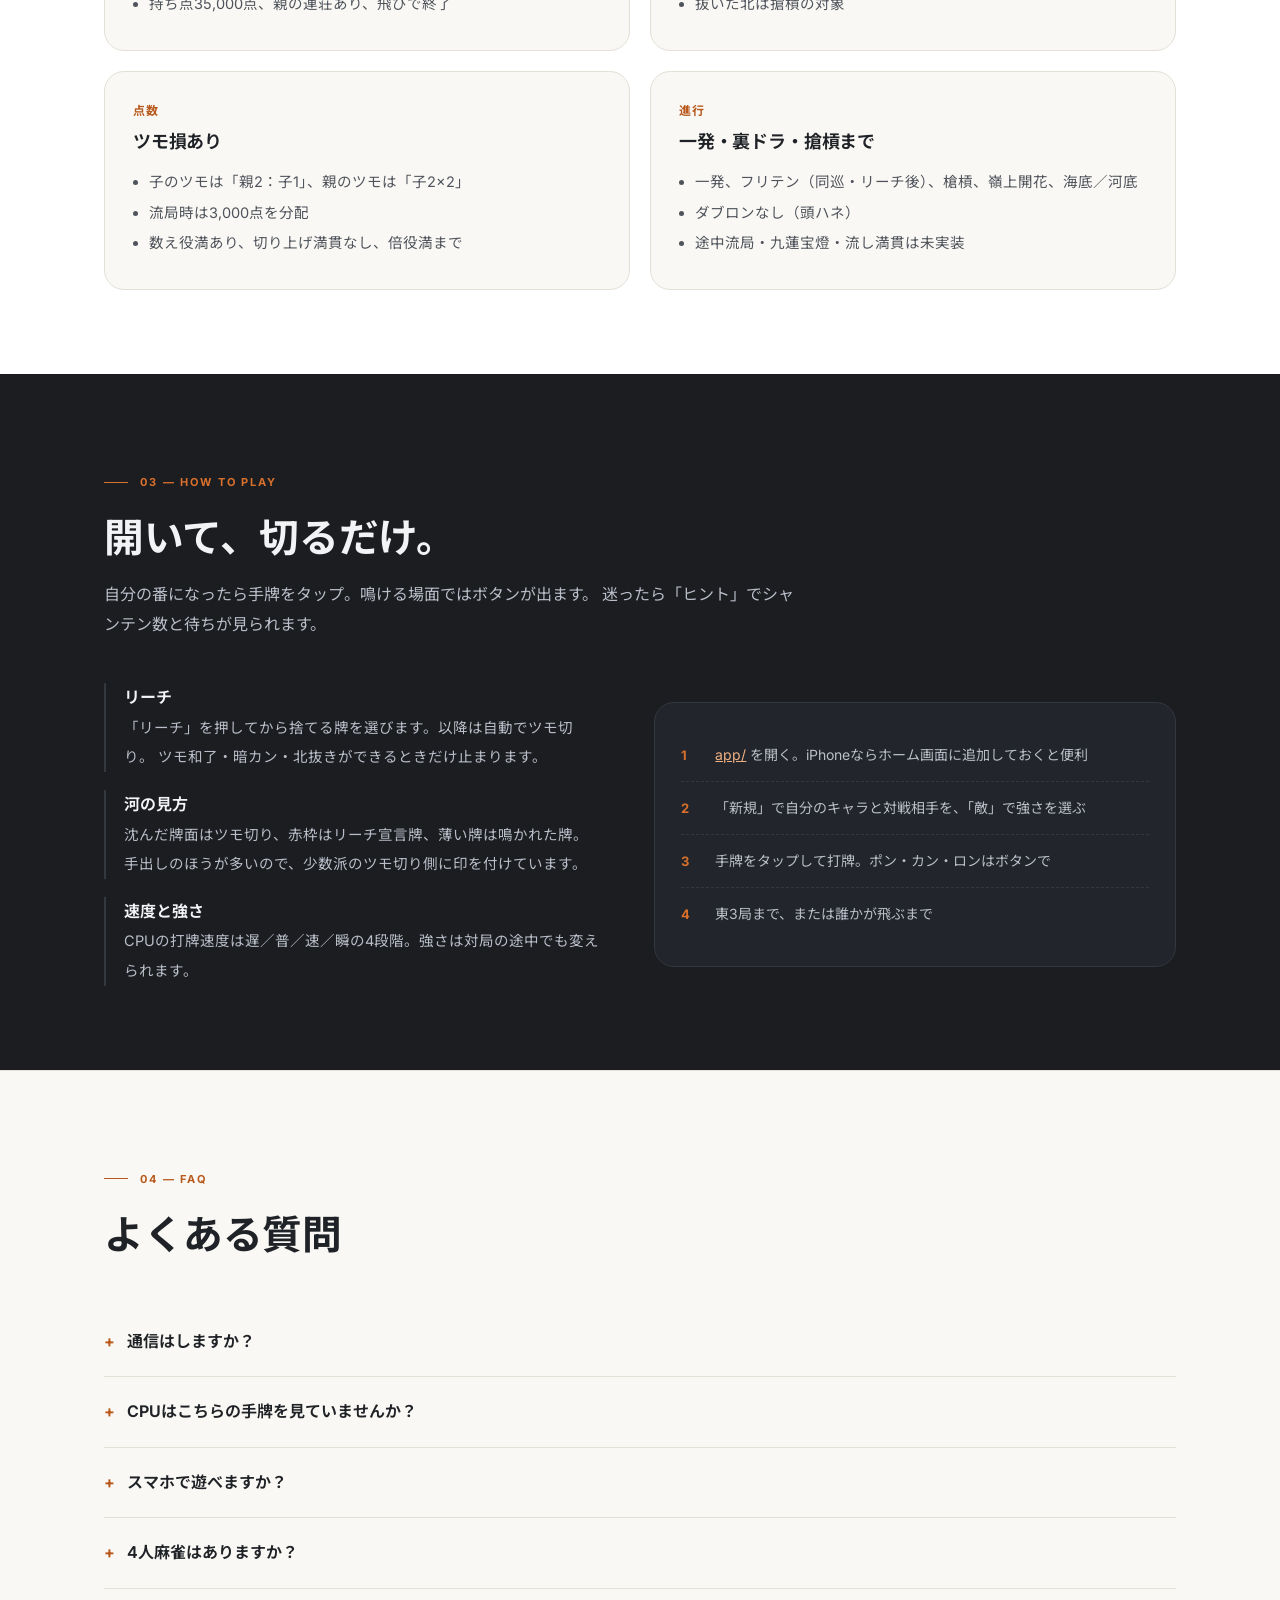
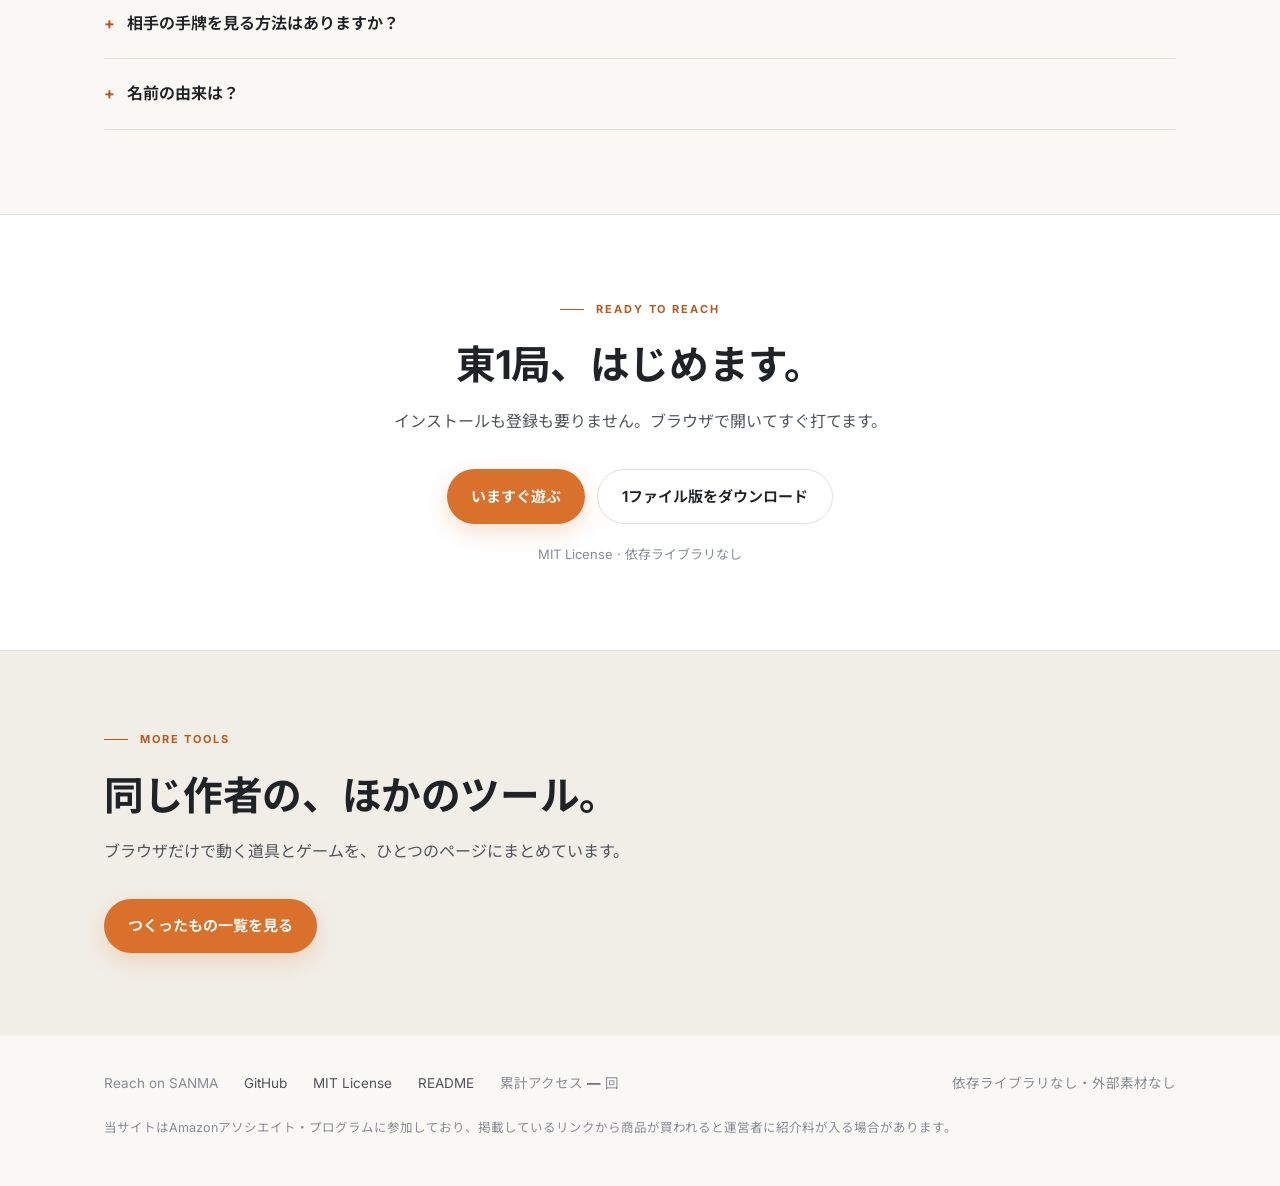
==== commit 5c7d0e7a: "自分のキャラと対戦相手を選べるようにする 「新規」で顔ぶれを選ぶ画面を開く。あなたのキャラ（名なしも可）と、 対戦相手を選んだ順に下家・上家へ。選ばなかった席はおまかせ。 選んだ顔ぶれはブラウザに保存" ====
--- a/index.html
+++ b/index.html
@@ -273,7 +273,7 @@
 
         <div class="steps-box">
           <div class="flow-step"><em>1</em><span><a href="app/">app/</a> を開く。iPhoneならホーム画面に追加しておくと便利</span></div>
-          <div class="flow-step"><em>2</em><span>「敵」で強さを選ぶ（やさしい／ふつう／つよい）</span></div>
+          <div class="flow-step"><em>2</em><span>「新規」で自分のキャラと対戦相手を、「敵」で強さを選ぶ</span></div>
           <div class="flow-step"><em>3</em><span>手牌をタップして打牌。ポン・カン・ロンはボタンで</span></div>
           <div class="flow-step"><em>4</em><span>東3局まで、または誰かが飛ぶまで</span></div>
         </div>
